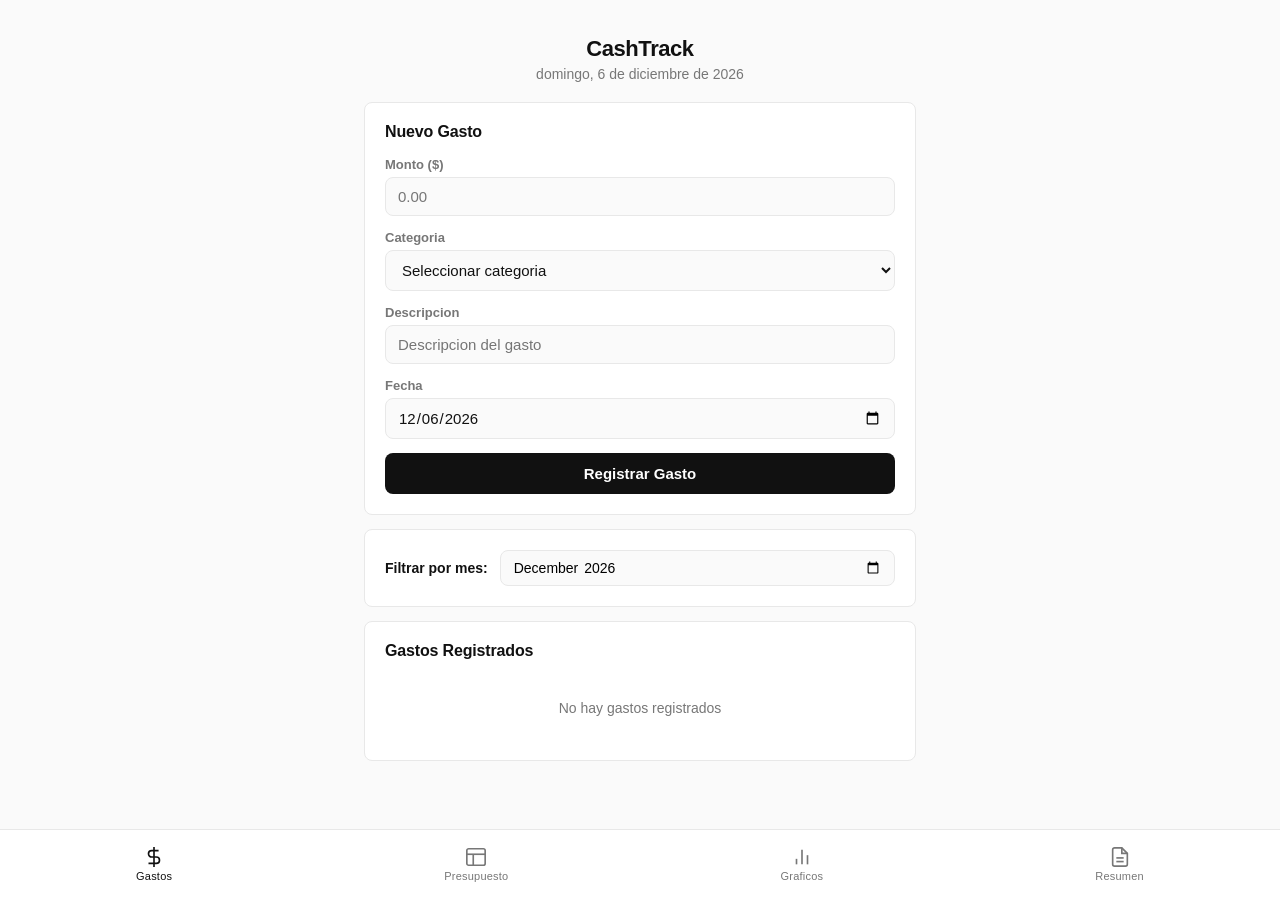
==== index.html @ 628974a8 "feat: add initial implementation of CashTrack web application - Created index.html with structure fo" ====
<!doctype html>
<html lang="es">
  <head>
    <meta charset="UTF-8" />
    <meta name="viewport" content="width=device-width, initial-scale=1.0" />
    <title>CashTrack</title>
    <link rel="stylesheet" href="styles.css" />
  </head>
  <body>
    <!-- Navegación inferior -->
    <nav id="bottom-nav">
      <button class="nav-btn active" data-section="expenses">
        <svg
          class="nav-icon"
          viewBox="0 0 24 24"
          fill="none"
          stroke="currentColor"
          stroke-width="2"
        >
          <line x1="12" y1="1" x2="12" y2="23" />
          <path d="M17 5H9.5a3.5 3.5 0 000 7h5a3.5 3.5 0 010 7H6" />
        </svg>
        <span class="nav-label">Gastos</span>
      </button>
      <button class="nav-btn" data-section="budget">
        <svg
          class="nav-icon"
          viewBox="0 0 24 24"
          fill="none"
          stroke="currentColor"
          stroke-width="2"
        >
          <rect x="2" y="3" width="20" height="18" rx="2" />
          <line x1="2" y1="9" x2="22" y2="9" />
          <line x1="9" y1="21" x2="9" y2="9" />
        </svg>
        <span class="nav-label">Presupuesto</span>
      </button>
      <button class="nav-btn" data-section="charts">
        <svg
          class="nav-icon"
          viewBox="0 0 24 24"
          fill="none"
          stroke="currentColor"
          stroke-width="2"
        >
          <line x1="18" y1="20" x2="18" y2="10" />
          <line x1="12" y1="20" x2="12" y2="4" />
          <line x1="6" y1="20" x2="6" y2="14" />
        </svg>
        <span class="nav-label">Graficos</span>
      </button>
      <button class="nav-btn" data-section="summary">
        <svg
          class="nav-icon"
          viewBox="0 0 24 24"
          fill="none"
          stroke="currentColor"
          stroke-width="2"
        >
          <path d="M14 2H6a2 2 0 00-2 2v16a2 2 0 002 2h12a2 2 0 002-2V8z" />
          <polyline points="14 2 14 8 20 8" />
          <line x1="16" y1="13" x2="8" y2="13" />
          <line x1="16" y1="17" x2="8" y2="17" />
        </svg>
        <span class="nav-label">Resumen</span>
      </button>
    </nav>

    <!-- Sección: Registro de Gastos -->
    <section id="expenses" class="section active">
      <header class="section-header">
        <h1>CashTrack</h1>
        <p id="current-date"></p>
      </header>

      <form id="expense-form" class="card">
        <h2>Nuevo Gasto</h2>
        <div class="form-group">
          <label for="expense-amount">Monto ($)</label>
          <input
            type="number"
            id="expense-amount"
            placeholder="0.00"
            min="0.01"
            step="0.01"
            required
          />
        </div>
        <div class="form-group">
          <label for="expense-category">Categoria</label>
          <select id="expense-category" required>
            <option value="">Seleccionar categoria</option>
            <option value="comida">Comida</option>
            <option value="transporte">Transporte</option>
            <option value="ocio">Ocio</option>
            <option value="salud">Salud</option>
            <option value="educacion">Educacion</option>
            <option value="hogar">Hogar</option>
            <option value="ropa">Ropa</option>
            <option value="servicios">Servicios</option>
            <option value="otros">Otros</option>
          </select>
        </div>
        <div class="form-group">
          <label for="expense-description">Descripcion</label>
          <input
            type="text"
            id="expense-description"
            placeholder="Descripcion del gasto"
            maxlength="100"
          />
        </div>
        <div class="form-group">
          <label for="expense-date">Fecha</label>
          <input type="date" id="expense-date" required />
        </div>
        <button type="submit" class="btn btn-primary">Registrar Gasto</button>
      </form>

      <!-- Filtro por mes -->
      <div class="card">
        <div class="filter-row">
          <label for="filter-month">Filtrar por mes:</label>
          <input type="month" id="filter-month" />
        </div>
      </div>

      <!-- Lista de gastos -->
      <div class="card">
        <h2>Gastos Registrados</h2>
        <div id="expenses-list" class="expenses-list">
          <p class="empty-state">No hay gastos registrados</p>
        </div>
      </div>
    </section>

    <!-- Sección: Presupuesto -->
    <section id="budget" class="section">
      <header class="section-header">
        <h1>Presupuesto Mensual</h1>
      </header>

      <form id="budget-form" class="card">
        <h2>Configurar Presupuesto</h2>
        <div class="form-group">
          <label for="budget-month">Mes</label>
          <input type="month" id="budget-month" required />
        </div>
        <div class="form-group">
          <label for="income-amount">Ingreso Mensual ($)</label>
          <input
            type="number"
            id="income-amount"
            placeholder="0.00"
            min="0"
            step="0.01"
            required
          />
        </div>
        <h3>Presupuesto por Categoria</h3>
        <div class="form-group">
          <label for="budget-comida">Comida</label>
          <input
            type="number"
            id="budget-comida"
            placeholder="0.00"
            min="0"
            step="0.01"
          />
        </div>
        <div class="form-group">
          <label for="budget-transporte">Transporte</label>
          <input
            type="number"
            id="budget-transporte"
            placeholder="0.00"
            min="0"
            step="0.01"
          />
        </div>
        <div class="form-group">
          <label for="budget-ocio">Ocio</label>
          <input
            type="number"
            id="budget-ocio"
            placeholder="0.00"
            min="0"
            step="0.01"
          />
        </div>
        <div class="form-group">
          <label for="budget-salud">Salud</label>
          <input
            type="number"
            id="budget-salud"
            placeholder="0.00"
            min="0"
            step="0.01"
          />
        </div>
        <div class="form-group">
          <label for="budget-educacion">Educacion</label>
          <input
            type="number"
            id="budget-educacion"
            placeholder="0.00"
            min="0"
            step="0.01"
          />
        </div>
        <div class="form-group">
          <label for="budget-hogar">Hogar</label>
          <input
            type="number"
            id="budget-hogar"
            placeholder="0.00"
            min="0"
            step="0.01"
          />
        </div>
        <div class="form-group">
          <label for="budget-ropa">Ropa</label>
          <input
            type="number"
            id="budget-ropa"
            placeholder="0.00"
            min="0"
            step="0.01"
          />
        </div>
        <div class="form-group">
          <label for="budget-servicios">Servicios</label>
          <input
            type="number"
            id="budget-servicios"
            placeholder="0.00"
            min="0"
            step="0.01"
          />
        </div>
        <div class="form-group">
          <label for="budget-otros">Otros</label>
          <input
            type="number"
            id="budget-otros"
            placeholder="0.00"
            min="0"
            step="0.01"
          />
        </div>
        <div class="budget-total">
          <span>Total Presupuestado:</span>
          <span id="budget-total-value">$0.00</span>
        </div>
        <div class="budget-remaining">
          <span>Restante del Ingreso:</span>
          <span id="budget-remaining-value">$0.00</span>
        </div>
        <button type="submit" class="btn btn-primary">
          Guardar Presupuesto
        </button>
      </form>

      <!-- Presupuestos guardados -->
      <div class="card">
        <h2>Presupuestos Guardados</h2>
        <div id="budgets-list">
          <p class="empty-state">No hay presupuestos configurados</p>
        </div>
      </div>
    </section>

    <!-- Sección: Gráficos -->
    <section id="charts" class="section">
      <header class="section-header">
        <h1>Graficos</h1>
      </header>

      <div class="card">
        <div class="filter-row">
          <label for="chart-month">Mes a visualizar:</label>
          <input type="month" id="chart-month" />
        </div>
      </div>

      <!-- Gráfico de barras: Presupuesto vs Gasto Real -->
      <div class="card">
        <h2>Presupuesto vs Gasto Real</h2>
        <div id="bar-chart" class="chart-container">
          <p class="empty-state">
            Seleccione un mes con presupuesto configurado
          </p>
        </div>
        <div id="bar-chart-legend" class="chart-legend"></div>
      </div>

      <!-- Gráfico circular: Distribución de gastos -->
      <div class="card">
        <h2>Distribucion de Gastos</h2>
        <div class="pie-chart-wrapper">
          <canvas id="pie-chart" width="280" height="280"></canvas>
        </div>
        <div id="pie-chart-legend" class="chart-legend"></div>
      </div>
    </section>

    <!-- Sección: Resumen -->
    <section id="summary" class="section">
      <header class="section-header">
        <h1>Resumen Mensual</h1>
      </header>

      <div class="card">
        <div class="filter-row">
          <label for="summary-month">Mes:</label>
          <input type="month" id="summary-month" />
        </div>
      </div>

      <div class="card" id="summary-content">
        <div class="summary-header">
          <h2 id="summary-title">Resumen</h2>
        </div>

        <div class="summary-grid">
          <div class="summary-card income">
            <span class="summary-label">Ingreso</span>
            <span class="summary-value" id="summary-income">$0.00</span>
          </div>
          <div class="summary-card budget-card">
            <span class="summary-label">Presupuestado</span>
            <span class="summary-value" id="summary-budgeted">$0.00</span>
          </div>
          <div class="summary-card spent">
            <span class="summary-label">Gastado</span>
            <span class="summary-value" id="summary-spent">$0.00</span>
          </div>
          <div class="summary-card remaining">
            <span class="summary-label">Disponible</span>
            <span class="summary-value" id="summary-remaining">$0.00</span>
          </div>
        </div>

        <!-- Progreso general -->
        <div class="progress-section">
          <h3>Progreso General</h3>
          <div class="progress-bar-container">
            <div class="progress-bar" id="general-progress"></div>
          </div>
          <p id="general-progress-text">0% del presupuesto utilizado</p>
        </div>

        <!-- Detalle por categoría -->
        <h3>Detalle por Categoria</h3>
        <div id="summary-categories">
          <p class="empty-state">Sin datos para este mes</p>
        </div>

        <!-- Top gastos -->
        <h3>Top 5 Gastos del Mes</h3>
        <div id="summary-top-expenses">
          <p class="empty-state">Sin gastos registrados</p>
        </div>
      </div>
    </section>

    <!-- Toast/Notificaciones -->
    <div id="toast" class="toast"></div>

    <script src="app.js"></script>
  </body>
</html>
---- styles.css ----
/* ===== Variables y Reset ===== */
:root {
  --primary: #111111;
  --primary-light: #333333;
  --accent: #555555;
  --success: #4a4a4a;
  --danger: #888888;
  --warning: #999999;
  --bg: #fafafa;
  --card-bg: #ffffff;
  --text: #111111;
  --text-light: #777777;
  --border: #e8e8e8;
  --shadow: 0 1px 3px rgba(0, 0, 0, 0.06);
  --radius: 8px;
}

* {
  margin: 0;
  padding: 0;
  box-sizing: border-box;
}

body {
  font-family:
    'Inter',
    -apple-system,
    BlinkMacSystemFont,
    'Segoe UI',
    Roboto,
    sans-serif;
  background: var(--bg);
  color: var(--text);
  padding-bottom: 80px;
  min-height: 100vh;
  -webkit-font-smoothing: antialiased;
}

/* ===== Navegación Inferior ===== */
#bottom-nav {
  position: fixed;
  bottom: 0;
  left: 0;
  right: 0;
  background: var(--card-bg);
  display: flex;
  justify-content: space-around;
  padding: 10px 0 12px;
  border-top: 1px solid var(--border);
  z-index: 100;
}

.nav-btn {
  background: none;
  border: none;
  display: flex;
  flex-direction: column;
  align-items: center;
  gap: 2px;
  padding: 6px 12px;
  cursor: pointer;
  color: var(--text-light);
  transition: color 0.2s;
  font-size: 11px;
}

.nav-btn.active {
  color: var(--primary);
}

.nav-icon {
  width: 22px;
  height: 22px;
  stroke-width: 1.8;
}

.nav-label {
  font-weight: 500;
  letter-spacing: 0.02em;
}

/* ===== Secciones ===== */
.section {
  display: none;
  padding: 16px;
  max-width: 600px;
  margin: 0 auto;
  animation: fadeIn 0.3s ease;
}

.section.active {
  display: block;
}

@keyframes fadeIn {
  from {
    opacity: 0;
    transform: translateY(8px);
  }
  to {
    opacity: 1;
    transform: translateY(0);
  }
}

.section-header {
  text-align: center;
  margin-bottom: 20px;
  padding-top: 12px;
}

.section-header h1 {
  font-size: 22px;
  font-weight: 600;
  color: var(--text);
  letter-spacing: -0.02em;
}

.section-header p {
  color: var(--text-light);
  font-size: 14px;
  margin-top: 4px;
}

/* ===== Cards ===== */
.card {
  background: var(--card-bg);
  border-radius: var(--radius);
  padding: 20px;
  margin-bottom: 14px;
  border: 1px solid var(--border);
}

.card h2 {
  font-size: 16px;
  font-weight: 600;
  margin-bottom: 16px;
  color: var(--text);
  letter-spacing: -0.01em;
}

.card h3 {
  font-size: 14px;
  font-weight: 600;
  margin: 16px 0 10px;
  color: var(--text);
}

/* ===== Formularios ===== */
.form-group {
  margin-bottom: 14px;
}

.form-group label {
  display: block;
  font-size: 13px;
  font-weight: 600;
  color: var(--text-light);
  margin-bottom: 5px;
}

.form-group input,
.form-group select {
  width: 100%;
  padding: 10px 12px;
  border: 1.5px solid var(--border);
  border-radius: 8px;
  font-size: 15px;
  font-family: inherit;
  background: var(--bg);
  color: var(--text);
  transition: border-color 0.2s;
}

.form-group input:focus,
.form-group select:focus {
  outline: none;
  border-color: var(--primary);
  background: #fff;
}

.filter-row {
  display: flex;
  align-items: center;
  gap: 12px;
}

.filter-row label {
  font-weight: 600;
  font-size: 14px;
  white-space: nowrap;
}

.filter-row input {
  flex: 1;
  padding: 8px 12px;
  border: 1.5px solid var(--border);
  border-radius: 8px;
  font-size: 14px;
  font-family: inherit;
  background: var(--bg);
}

.filter-row input:focus {
  outline: none;
  border-color: var(--primary);
}

/* ===== Botones ===== */
.btn {
  display: block;
  width: 100%;
  padding: 12px;
  border: none;
  border-radius: 8px;
  font-size: 15px;
  font-weight: 600;
  cursor: pointer;
  transition:
    background 0.2s,
    transform 0.1s;
  font-family: inherit;
}

.btn:active {
  transform: scale(0.98);
}

.btn-primary {
  background: var(--primary);
  color: #fff;
}

.btn-primary:hover {
  background: var(--primary-light);
}

.btn-danger {
  background: transparent;
  color: var(--text-light);
  border: 1px solid var(--border);
  padding: 5px 10px;
  width: auto;
  font-size: 12px;
  border-radius: 6px;
}

.btn-danger:hover {
  background: var(--border);
  color: var(--text);
}

/* ===== Presupuesto Total ===== */
.budget-total,
.budget-remaining {
  display: flex;
  justify-content: space-between;
  padding: 10px 0;
  margin: 8px 0;
  border-top: 1px solid var(--border);
  font-weight: 600;
  font-size: 15px;
}

.budget-remaining span:last-child {
  color: var(--text);
}

/* ===== Lista de Gastos ===== */
.expenses-list {
  max-height: 400px;
  overflow-y: auto;
}

.expense-item {
  display: flex;
  align-items: center;
  padding: 12px 0;
  border-bottom: 1px solid var(--border);
  gap: 12px;
}

.expense-item:last-child {
  border-bottom: none;
}

.expense-icon {
  width: 36px;
  height: 36px;
  border-radius: 8px;
  background: var(--bg);
  display: flex;
  align-items: center;
  justify-content: center;
  flex-shrink: 0;
  font-size: 13px;
  font-weight: 600;
  color: var(--text);
  text-transform: uppercase;
  letter-spacing: 0.02em;
}

.expense-info {
  flex: 1;
  min-width: 0;
}

.expense-info .expense-cat {
  font-weight: 600;
  font-size: 14px;
  text-transform: capitalize;
}

.expense-info .expense-desc {
  font-size: 12px;
  color: var(--text-light);
  white-space: nowrap;
  overflow: hidden;
  text-overflow: ellipsis;
}

.expense-info .expense-date-label {
  font-size: 11px;
  color: var(--text-light);
}

.expense-amount {
  font-weight: 600;
  font-size: 15px;
  color: var(--text);
  white-space: nowrap;
}

.expense-actions {
  flex-shrink: 0;
}

.empty-state {
  text-align: center;
  color: var(--text-light);
  padding: 24px 0;
  font-size: 14px;
}

/* ===== Presupuestos Guardados ===== */
.budget-saved-item {
  padding: 12px 0;
  border-bottom: 1px solid var(--border);
}

.budget-saved-item:last-child {
  border-bottom: none;
}

.budget-saved-header {
  display: flex;
  justify-content: space-between;
  align-items: center;
  margin-bottom: 6px;
}

.budget-saved-header strong {
  font-size: 15px;
}

.budget-saved-detail {
  font-size: 13px;
  color: var(--text-light);
}

/* ===== Gráficos ===== */
.chart-container {
  overflow-x: auto;
  padding: 10px 0;
}

.bar-chart-svg {
  width: 100%;
  min-height: 280px;
}

.chart-legend {
  display: flex;
  flex-wrap: wrap;
  gap: 12px;
  margin-top: 12px;
  justify-content: center;
}

.legend-item {
  display: flex;
  align-items: center;
  gap: 6px;
  font-size: 12px;
}

.legend-color {
  width: 12px;
  height: 12px;
  border-radius: 3px;
}

.pie-chart-wrapper {
  display: flex;
  justify-content: center;
  padding: 10px 0;
}

/* ===== Resumen ===== */
.summary-grid {
  display: grid;
  grid-template-columns: 1fr 1fr;
  gap: 12px;
  margin-bottom: 20px;
}

.summary-card {
  padding: 16px;
  border-radius: 10px;
  text-align: center;
}

.summary-card.income {
  background: #f0f0f0;
}

.summary-card.budget-card {
  background: #f0f0f0;
}

.summary-card.spent {
  background: #f0f0f0;
}

.summary-card.remaining {
  background: #f0f0f0;
}

.summary-label {
  display: block;
  font-size: 12px;
  font-weight: 600;
  color: var(--text-light);
  margin-bottom: 4px;
}

.summary-value {
  display: block;
  font-size: 20px;
  font-weight: 700;
}

.summary-card.income .summary-value {
  color: var(--text);
}
.summary-card.budget-card .summary-value {
  color: var(--text);
}
.summary-card.spent .summary-value {
  color: var(--text);
}
.summary-card.remaining .summary-value {
  color: var(--text);
}

/* ===== Barra de Progreso ===== */
.progress-section {
  margin: 16px 0;
}

.progress-bar-container {
  width: 100%;
  height: 20px;
  background: var(--bg);
  border-radius: 10px;
  overflow: hidden;
  margin: 8px 0;
}

.progress-bar {
  height: 100%;
  background: var(--primary);
  border-radius: 10px;
  transition:
    width 0.5s ease,
    background 0.3s;
  min-width: 0;
}

.progress-bar.warning {
  background: #666666;
}

.progress-bar.danger {
  background: #999999;
}

#general-progress-text {
  font-size: 13px;
  color: var(--text-light);
  text-align: center;
}

/* ===== Detalle categoría resumen ===== */
.category-detail-item {
  display: flex;
  align-items: center;
  gap: 10px;
  padding: 10px 0;
  border-bottom: 1px solid var(--border);
}

.category-detail-item:last-child {
  border-bottom: none;
}

.cat-detail-icon {
  width: 32px;
  height: 32px;
  border-radius: 6px;
  background: var(--bg);
  display: flex;
  align-items: center;
  justify-content: center;
  font-size: 12px;
  font-weight: 600;
  color: var(--text);
  text-transform: uppercase;
  flex-shrink: 0;
}

.cat-detail-info {
  flex: 1;
}

.cat-detail-name {
  font-weight: 600;
  font-size: 14px;
  text-transform: capitalize;
}

.cat-detail-bar-container {
  width: 100%;
  height: 8px;
  background: var(--bg);
  border-radius: 4px;
  overflow: hidden;
  margin-top: 4px;
}

.cat-detail-bar {
  height: 100%;
  border-radius: 4px;
  transition: width 0.5s;
}

.cat-detail-amounts {
  text-align: right;
  font-size: 12px;
  white-space: nowrap;
}

.cat-detail-spent {
  font-weight: 700;
  font-size: 14px;
}

.cat-detail-budget {
  color: var(--text-light);
}

/* ===== Top Gastos ===== */
.top-expense-item {
  display: flex;
  align-items: center;
  gap: 10px;
  padding: 8px 0;
  border-bottom: 1px solid var(--border);
}

.top-expense-item:last-child {
  border-bottom: none;
}

.top-expense-rank {
  font-weight: 600;
  font-size: 14px;
  color: var(--text-light);
  width: 24px;
  text-align: center;
}

.top-expense-info {
  flex: 1;
}

.top-expense-info .te-cat {
  font-weight: 600;
  font-size: 13px;
  text-transform: capitalize;
}

.top-expense-info .te-desc {
  font-size: 11px;
  color: var(--text-light);
}

.top-expense-amount {
  font-weight: 600;
  color: var(--text);
}

/* ===== Toast ===== */
.toast {
  position: fixed;
  bottom: 90px;
  left: 50%;
  transform: translateX(-50%) translateY(100px);
  background: var(--primary);
  color: #fff;
  padding: 12px 24px;
  border-radius: 8px;
  font-size: 14px;
  z-index: 200;
  opacity: 0;
  transition:
    transform 0.3s,
    opacity 0.3s;
  pointer-events: none;
  max-width: 90%;
  text-align: center;
}

.toast.show {
  opacity: 1;
  transform: translateX(-50%) translateY(0);
}

/* ===== Responsive ===== */
@media (min-width: 768px) {
  .section {
    padding: 24px;
  }

  .summary-grid {
    grid-template-columns: repeat(4, 1fr);
  }
}
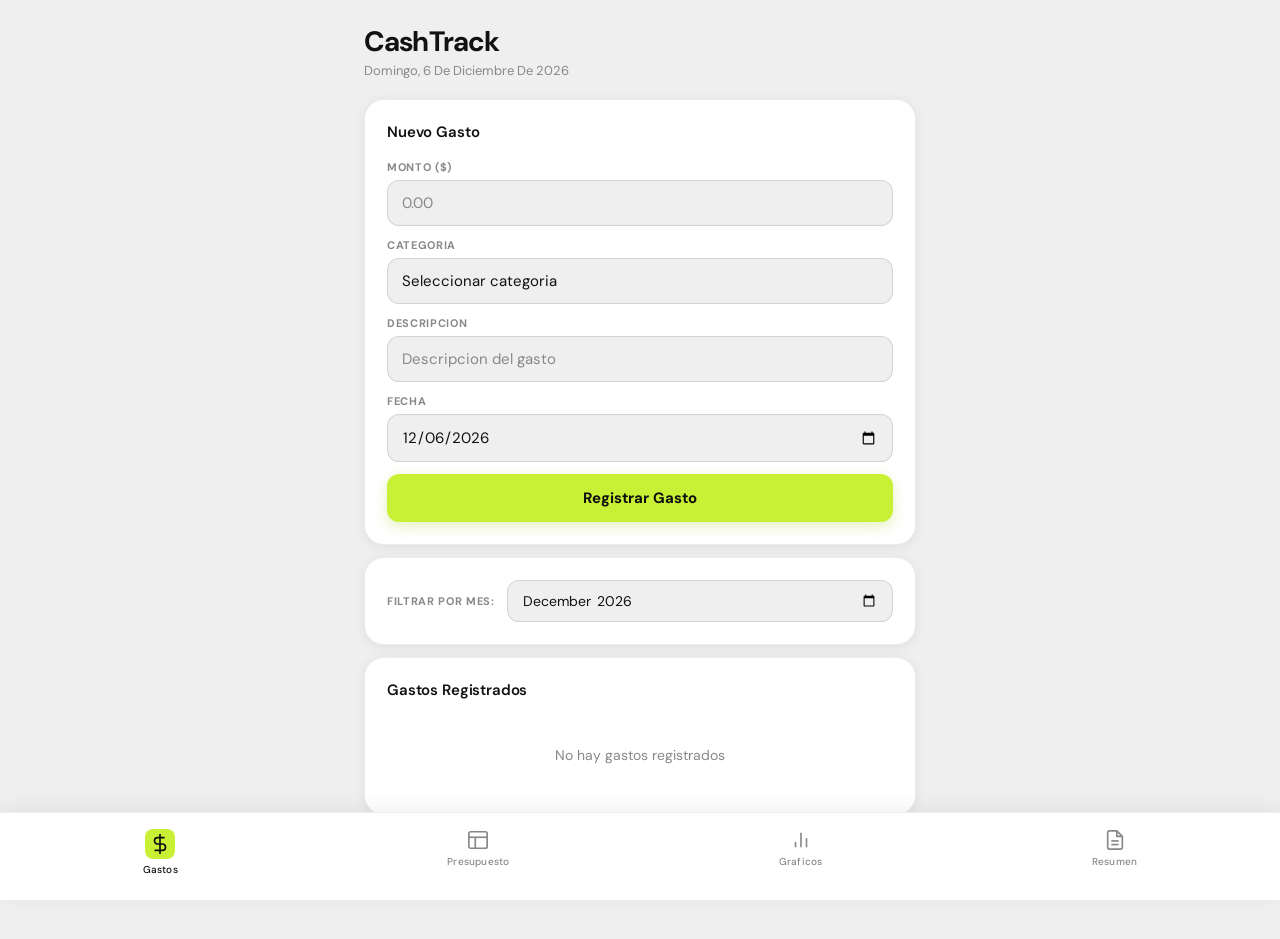
==== commit ed5e4c7c: "Estilos y oofline con version2  app redireccion a offline" ====
--- a/index.html
+++ b/index.html
@@ -3,7 +3,7 @@
   <head>
     <meta charset="UTF-8" />
     <meta name="viewport" content="width=device-width, initial-scale=1.0" />
-    <title>CashTrack</title>
+    <title>Mis finanzas</title>
     <link rel="stylesheet" href="styles.css" />
   </head>
   <body>
@@ -370,4 +370,4 @@
 
     <script src="app.js"></script>
   </body>
-</html>
+</html>
--- a/styles.css
+++ b/styles.css
@@ -1,53 +1,53 @@
-/* ===== Variables y Reset ===== */
+/* ===== Google Fonts ===== */
+@import url('https://fonts.googleapis.com/css2?family=DM+Sans:wght@300;400;500;600;700&family=DM+Mono:wght@400;500&display=swap');
+
+/* ===== Variables ===== */
 :root {
-  --primary: #111111;
-  --primary-light: #333333;
-  --accent: #555555;
-  --success: #4a4a4a;
-  --danger: #888888;
-  --warning: #999999;
-  --bg: #fafafa;
+  --lime: #c8f135;
+  --lime-dark: #a8cc1a;
+  --lime-light: #edfb9a;
+  --black: #0f0f0f;
+  --text: #111111;
+  --text2: #444444;
+  --text3: #888888;
+  --bg: #efefef;
+  --bg2: #e6e6e6;
   --card-bg: #ffffff;
-  --text: #111111;
-  --text-light: #777777;
-  --border: #e8e8e8;
-  --shadow: 0 1px 3px rgba(0, 0, 0, 0.06);
-  --radius: 8px;
-}
-
-* {
-  margin: 0;
-  padding: 0;
-  box-sizing: border-box;
-}
+  --border: rgba(0,0,0,0.07);
+  --border2: rgba(0,0,0,0.12);
+  --danger: #e53935;
+  --warning: #f5a623;
+  --shadow: 0 2px 12px rgba(0,0,0,0.07);
+  --radius: 20px;
+  --radius-sm: 12px;
+}
+
+* { margin: 0; padding: 0; box-sizing: border-box; }
 
 body {
-  font-family:
-    'Inter',
-    -apple-system,
-    BlinkMacSystemFont,
-    'Segoe UI',
-    Roboto,
-    sans-serif;
+  font-family: 'DM Sans', sans-serif;
   background: var(--bg);
   color: var(--text);
-  padding-bottom: 80px;
+  padding-bottom: 88px;
   min-height: 100vh;
   -webkit-font-smoothing: antialiased;
 }
+
+::-webkit-scrollbar { width: 4px; }
+::-webkit-scrollbar-track { background: transparent; }
+::-webkit-scrollbar-thumb { background: var(--bg2); border-radius: 4px; }
 
 /* ===== Navegación Inferior ===== */
 #bottom-nav {
   position: fixed;
-  bottom: 0;
-  left: 0;
-  right: 0;
+  bottom: 0; left: 0; right: 0;
   background: var(--card-bg);
   display: flex;
   justify-content: space-around;
-  padding: 10px 0 12px;
+  padding: 10px 8px 18px;
   border-top: 1px solid var(--border);
   z-index: 100;
+  box-shadow: 0 -4px 20px rgba(0,0,0,0.06);
 }
 
 .nav-btn {
@@ -56,593 +56,466 @@
   display: flex;
   flex-direction: column;
   align-items: center;
-  gap: 2px;
-  padding: 6px 12px;
+  gap: 4px;
+  padding: 6px 14px;
   cursor: pointer;
-  color: var(--text-light);
-  transition: color 0.2s;
-  font-size: 11px;
-}
-
-.nav-btn.active {
-  color: var(--primary);
-}
-
-.nav-icon {
-  width: 22px;
-  height: 22px;
-  stroke-width: 1.8;
-}
-
-.nav-label {
-  font-weight: 500;
-  letter-spacing: 0.02em;
-}
+  color: var(--text3);
+  transition: all 0.2s;
+  font-family: 'DM Sans', sans-serif;
+  border-radius: var(--radius-sm);
+}
+
+.nav-btn.active { color: var(--black); }
+
+.nav-btn.active .nav-icon {
+  background: var(--lime);
+  border-radius: 8px;
+  padding: 4px;
+  width: 30px;
+  height: 30px;
+}
+
+.nav-icon { width: 22px; height: 22px; stroke-width: 1.8; transition: all 0.2s; }
+.nav-label { font-weight: 500; font-size: 10px; letter-spacing: 0.02em; }
 
 /* ===== Secciones ===== */
 .section {
   display: none;
-  padding: 16px;
+  padding: 0 16px 16px;
   max-width: 600px;
   margin: 0 auto;
-  animation: fadeIn 0.3s ease;
-}
-
-.section.active {
-  display: block;
-}
-
-@keyframes fadeIn {
-  from {
-    opacity: 0;
-    transform: translateY(8px);
-  }
-  to {
-    opacity: 1;
-    transform: translateY(0);
-  }
-}
-
-.section-header {
-  text-align: center;
-  margin-bottom: 20px;
-  padding-top: 12px;
-}
+  animation: fadeUp 0.3s ease;
+}
+.section.active { display: block; }
+
+@keyframes fadeUp {
+  from { opacity: 0; transform: translateY(10px); }
+  to   { opacity: 1; transform: translateY(0); }
+}
+
+.section-header { padding: 28px 0 20px; }
 
 .section-header h1 {
-  font-size: 22px;
-  font-weight: 600;
-  color: var(--text);
-  letter-spacing: -0.02em;
+  font-size: 28px;
+  font-weight: 700;
+  color: var(--text);
+  letter-spacing: -0.03em;
+  line-height: 1;
 }
 
 .section-header p {
-  color: var(--text-light);
-  font-size: 14px;
-  margin-top: 4px;
+  color: var(--text3);
+  font-size: 13px;
+  margin-top: 6px;
+  text-transform: capitalize;
 }
 
 /* ===== Cards ===== */
 .card {
   background: var(--card-bg);
   border-radius: var(--radius);
-  padding: 20px;
-  margin-bottom: 14px;
+  padding: 22px;
+  margin-bottom: 12px;
   border: 1px solid var(--border);
+  box-shadow: var(--shadow);
 }
 
 .card h2 {
-  font-size: 16px;
+  font-size: 15px;
   font-weight: 600;
-  margin-bottom: 16px;
+  margin-bottom: 18px;
   color: var(--text);
   letter-spacing: -0.01em;
 }
 
 .card h3 {
-  font-size: 14px;
-  font-weight: 600;
-  margin: 16px 0 10px;
-  color: var(--text);
+  font-size: 11px;
+  font-weight: 700;
+  margin: 18px 0 12px;
+  color: var(--text3);
+  text-transform: uppercase;
+  letter-spacing: 0.07em;
 }
 
 /* ===== Formularios ===== */
-.form-group {
-  margin-bottom: 14px;
-}
+.form-group { margin-bottom: 12px; }
 
 .form-group label {
   display: block;
-  font-size: 13px;
-  font-weight: 600;
-  color: var(--text-light);
-  margin-bottom: 5px;
+  font-size: 11px;
+  font-weight: 700;
+  color: var(--text3);
+  margin-bottom: 6px;
+  text-transform: uppercase;
+  letter-spacing: 0.06em;
 }
 
 .form-group input,
 .form-group select {
   width: 100%;
-  padding: 10px 12px;
-  border: 1.5px solid var(--border);
-  border-radius: 8px;
+  padding: 12px 14px;
+  border: 1.5px solid var(--border2);
+  border-radius: var(--radius-sm);
   font-size: 15px;
-  font-family: inherit;
+  font-family: 'DM Sans', sans-serif;
   background: var(--bg);
   color: var(--text);
-  transition: border-color 0.2s;
+  transition: border-color 0.2s, box-shadow 0.2s;
+  -webkit-appearance: none;
 }
 
 .form-group input:focus,
 .form-group select:focus {
   outline: none;
-  border-color: var(--primary);
-  background: #fff;
-}
-
-.filter-row {
-  display: flex;
-  align-items: center;
-  gap: 12px;
-}
+  border-color: var(--lime-dark);
+  background: var(--card-bg);
+  box-shadow: 0 0 0 3px var(--lime-light);
+}
+
+.form-group input::placeholder { color: var(--text3); }
+
+.filter-row { display: flex; align-items: center; gap: 12px; }
 
 .filter-row label {
-  font-weight: 600;
-  font-size: 14px;
+  font-weight: 700;
+  font-size: 11px;
+  color: var(--text3);
   white-space: nowrap;
+  text-transform: uppercase;
+  letter-spacing: 0.06em;
 }
 
 .filter-row input {
   flex: 1;
-  padding: 8px 12px;
-  border: 1.5px solid var(--border);
-  border-radius: 8px;
+  padding: 10px 14px;
+  border: 1.5px solid var(--border2);
+  border-radius: var(--radius-sm);
   font-size: 14px;
-  font-family: inherit;
+  font-family: 'DM Sans', sans-serif;
   background: var(--bg);
+  color: var(--text);
 }
 
 .filter-row input:focus {
   outline: none;
-  border-color: var(--primary);
+  border-color: var(--lime-dark);
+  box-shadow: 0 0 0 3px var(--lime-light);
 }
 
 /* ===== Botones ===== */
 .btn {
   display: block;
   width: 100%;
-  padding: 12px;
+  padding: 14px;
   border: none;
-  border-radius: 8px;
+  border-radius: var(--radius-sm);
   font-size: 15px;
-  font-weight: 600;
+  font-weight: 700;
   cursor: pointer;
-  transition:
-    background 0.2s,
-    transform 0.1s;
-  font-family: inherit;
-}
-
-.btn:active {
-  transform: scale(0.98);
-}
+  transition: all 0.2s;
+  font-family: 'DM Sans', sans-serif;
+}
+
+.btn:active { transform: scale(0.98); }
 
 .btn-primary {
-  background: var(--primary);
-  color: #fff;
-}
-
-.btn-primary:hover {
-  background: var(--primary-light);
-}
+  background: var(--lime);
+  color: var(--black);
+  box-shadow: 0 4px 14px rgba(168,204,26,0.3);
+}
+.btn-primary:hover { background: var(--lime-dark); }
 
 .btn-danger {
   background: transparent;
-  color: var(--text-light);
-  border: 1px solid var(--border);
+  color: var(--text3);
+  border: 1.5px solid var(--border2);
   padding: 5px 10px;
   width: auto;
   font-size: 12px;
-  border-radius: 6px;
-}
-
-.btn-danger:hover {
-  background: var(--border);
-  color: var(--text);
-}
+  border-radius: 8px;
+}
+.btn-danger:hover { background: var(--bg2); color: var(--text); }
 
 /* ===== Presupuesto Total ===== */
 .budget-total,
 .budget-remaining {
   display: flex;
   justify-content: space-between;
-  padding: 10px 0;
+  padding: 12px 0;
   margin: 8px 0;
   border-top: 1px solid var(--border);
   font-weight: 600;
   font-size: 15px;
-}
-
-.budget-remaining span:last-child {
-  color: var(--text);
-}
+  color: var(--text2);
+}
+.budget-remaining span:last-child { color: var(--lime-dark); }
 
 /* ===== Lista de Gastos ===== */
-.expenses-list {
-  max-height: 400px;
-  overflow-y: auto;
-}
+.expenses-list { max-height: 420px; overflow-y: auto; }
 
 .expense-item {
   display: flex;
   align-items: center;
-  padding: 12px 0;
+  padding: 13px 0;
   border-bottom: 1px solid var(--border);
   gap: 12px;
 }
-
-.expense-item:last-child {
-  border-bottom: none;
-}
+.expense-item:last-child { border-bottom: none; }
 
 .expense-icon {
-  width: 36px;
-  height: 36px;
-  border-radius: 8px;
-  background: var(--bg);
+  width: 40px;
+  height: 40px;
+  border-radius: 10px;
+  background: var(--lime);
   display: flex;
   align-items: center;
   justify-content: center;
   flex-shrink: 0;
-  font-size: 13px;
-  font-weight: 600;
-  color: var(--text);
+  font-size: 11px;
+  font-weight: 700;
+  color: var(--black);
   text-transform: uppercase;
-  letter-spacing: 0.02em;
-}
-
-.expense-info {
-  flex: 1;
-  min-width: 0;
-}
+  letter-spacing: 0.04em;
+  font-family: 'DM Mono', monospace;
+}
+
+.expense-info { flex: 1; min-width: 0; }
 
 .expense-info .expense-cat {
   font-weight: 600;
   font-size: 14px;
   text-transform: capitalize;
+  color: var(--text);
 }
 
 .expense-info .expense-desc {
   font-size: 12px;
-  color: var(--text-light);
+  color: var(--text3);
   white-space: nowrap;
   overflow: hidden;
   text-overflow: ellipsis;
+  margin-top: 2px;
 }
 
 .expense-info .expense-date-label {
   font-size: 11px;
-  color: var(--text-light);
+  color: var(--text3);
+  margin-top: 2px;
 }
 
 .expense-amount {
-  font-weight: 600;
+  font-weight: 700;
   font-size: 15px;
   color: var(--text);
   white-space: nowrap;
-}
-
-.expense-actions {
-  flex-shrink: 0;
-}
+  font-family: 'DM Mono', monospace;
+}
+
+.expense-actions { flex-shrink: 0; }
 
 .empty-state {
   text-align: center;
-  color: var(--text-light);
-  padding: 24px 0;
+  color: var(--text3);
+  padding: 28px 0;
   font-size: 14px;
 }
 
 /* ===== Presupuestos Guardados ===== */
-.budget-saved-item {
-  padding: 12px 0;
-  border-bottom: 1px solid var(--border);
-}
-
-.budget-saved-item:last-child {
-  border-bottom: none;
-}
+.budget-saved-item { padding: 13px 0; border-bottom: 1px solid var(--border); }
+.budget-saved-item:last-child { border-bottom: none; }
 
 .budget-saved-header {
   display: flex;
   justify-content: space-between;
   align-items: center;
-  margin-bottom: 6px;
-}
-
-.budget-saved-header strong {
-  font-size: 15px;
-}
-
-.budget-saved-detail {
-  font-size: 13px;
-  color: var(--text-light);
-}
+  margin-bottom: 5px;
+}
+
+.budget-saved-header strong { font-size: 15px; color: var(--text); text-transform: capitalize; }
+.budget-saved-detail { font-size: 13px; color: var(--text3); font-family: 'DM Mono', monospace; }
 
 /* ===== Gráficos ===== */
-.chart-container {
-  overflow-x: auto;
-  padding: 10px 0;
-}
-
-.bar-chart-svg {
-  width: 100%;
-  min-height: 280px;
-}
+.chart-container { overflow-x: auto; padding: 10px 0; }
+.bar-chart-svg { width: 100%; min-height: 280px; }
 
 .chart-legend {
   display: flex;
   flex-wrap: wrap;
-  gap: 12px;
-  margin-top: 12px;
+  gap: 10px;
+  margin-top: 14px;
   justify-content: center;
 }
 
-.legend-item {
-  display: flex;
-  align-items: center;
-  gap: 6px;
-  font-size: 12px;
-}
-
-.legend-color {
-  width: 12px;
-  height: 12px;
-  border-radius: 3px;
-}
-
-.pie-chart-wrapper {
-  display: flex;
-  justify-content: center;
-  padding: 10px 0;
-}
+.legend-item { display: flex; align-items: center; gap: 6px; font-size: 12px; color: var(--text3); }
+.legend-color { width: 10px; height: 10px; border-radius: 3px; flex-shrink: 0; }
+.pie-chart-wrapper { display: flex; justify-content: center; padding: 10px 0; }
 
 /* ===== Resumen ===== */
 .summary-grid {
   display: grid;
   grid-template-columns: 1fr 1fr;
-  gap: 12px;
+  gap: 10px;
   margin-bottom: 20px;
 }
 
 .summary-card {
-  padding: 16px;
-  border-radius: 10px;
-  text-align: center;
-}
-
-.summary-card.income {
-  background: #f0f0f0;
-}
-
-.summary-card.budget-card {
-  background: #f0f0f0;
-}
-
-.summary-card.spent {
-  background: #f0f0f0;
-}
-
-.summary-card.remaining {
-  background: #f0f0f0;
-}
+  padding: 14px;
+  border-radius: var(--radius-sm);
+  background: var(--bg);
+  border: 1.5px solid var(--border2);
+  overflow: hidden;
+}
+
+.summary-card.income      { border-top: 3px solid var(--lime-dark); }
+.summary-card.budget-card { border-top: 3px solid var(--text3); }
+.summary-card.spent       { border-top: 3px solid var(--warning); }
+.summary-card.remaining   { border-top: 3px solid var(--lime-dark); }
 
 .summary-label {
   display: block;
-  font-size: 12px;
-  font-weight: 600;
-  color: var(--text-light);
-  margin-bottom: 4px;
+  font-size: 10px;
+  font-weight: 700;
+  color: var(--text3);
+  margin-bottom: 6px;
+  text-transform: uppercase;
+  letter-spacing: 0.07em;
 }
 
 .summary-value {
   display: block;
-  font-size: 20px;
-  font-weight: 700;
-}
-
-.summary-card.income .summary-value {
-  color: var(--text);
-}
-.summary-card.budget-card .summary-value {
-  color: var(--text);
-}
-.summary-card.spent .summary-value {
-  color: var(--text);
-}
-.summary-card.remaining .summary-value {
-  color: var(--text);
-}
+  font-size: 15px;
+  font-weight: 700;
+  color: var(--text);
+  font-family: 'DM Mono', monospace;
+  white-space: nowrap;
+  overflow: hidden;
+  text-overflow: ellipsis;
+}
+
+.summary-card.income .summary-value    { color: var(--lime-dark); }
+.summary-card.remaining .summary-value { color: var(--lime-dark); }
 
 /* ===== Barra de Progreso ===== */
-.progress-section {
-  margin: 16px 0;
-}
+.progress-section { margin: 16px 0; }
 
 .progress-bar-container {
   width: 100%;
-  height: 20px;
-  background: var(--bg);
+  height: 8px;
+  background: var(--bg2);
   border-radius: 10px;
   overflow: hidden;
-  margin: 8px 0;
+  margin: 10px 0;
 }
 
 .progress-bar {
   height: 100%;
-  background: var(--primary);
+  background: var(--lime-dark);
   border-radius: 10px;
-  transition:
-    width 0.5s ease,
-    background 0.3s;
+  transition: width 0.6s ease, background 0.3s;
   min-width: 0;
 }
 
-.progress-bar.warning {
-  background: #666666;
-}
-
-.progress-bar.danger {
-  background: #999999;
-}
+.progress-bar.warning { background: var(--warning); }
+.progress-bar.danger  { background: var(--danger); }
 
 #general-progress-text {
-  font-size: 13px;
-  color: var(--text-light);
+  font-size: 12px;
+  color: var(--text3);
   text-align: center;
-}
-
-/* ===== Detalle categoría resumen ===== */
+  font-family: 'DM Mono', monospace;
+}
+
+/* ===== Detalle categoría ===== */
 .category-detail-item {
   display: flex;
   align-items: center;
   gap: 10px;
-  padding: 10px 0;
+  padding: 11px 0;
   border-bottom: 1px solid var(--border);
 }
-
-.category-detail-item:last-child {
-  border-bottom: none;
-}
+.category-detail-item:last-child { border-bottom: none; }
 
 .cat-detail-icon {
-  width: 32px;
-  height: 32px;
-  border-radius: 6px;
-  background: var(--bg);
+  width: 34px;
+  height: 34px;
+  border-radius: 8px;
+  background: var(--lime);
   display: flex;
   align-items: center;
   justify-content: center;
-  font-size: 12px;
-  font-weight: 600;
-  color: var(--text);
+  font-size: 11px;
+  font-weight: 700;
+  color: var(--black);
   text-transform: uppercase;
   flex-shrink: 0;
-}
-
-.cat-detail-info {
-  flex: 1;
-}
-
-.cat-detail-name {
-  font-weight: 600;
-  font-size: 14px;
-  text-transform: capitalize;
-}
+  font-family: 'DM Mono', monospace;
+}
+
+.cat-detail-info { flex: 1; }
+.cat-detail-name { font-weight: 600; font-size: 14px; text-transform: capitalize; color: var(--text); }
 
 .cat-detail-bar-container {
   width: 100%;
-  height: 8px;
-  background: var(--bg);
+  height: 4px;
+  background: var(--bg2);
   border-radius: 4px;
   overflow: hidden;
-  margin-top: 4px;
-}
-
-.cat-detail-bar {
-  height: 100%;
-  border-radius: 4px;
-  transition: width 0.5s;
-}
-
-.cat-detail-amounts {
-  text-align: right;
-  font-size: 12px;
-  white-space: nowrap;
-}
-
-.cat-detail-spent {
-  font-weight: 700;
-  font-size: 14px;
-}
-
-.cat-detail-budget {
-  color: var(--text-light);
-}
+  margin-top: 6px;
+}
+
+.cat-detail-bar { height: 100%; border-radius: 4px; background: var(--lime-dark); transition: width 0.5s; }
+.cat-detail-amounts { text-align: right; font-size: 12px; white-space: nowrap; }
+.cat-detail-spent { font-weight: 700; font-size: 14px; color: var(--text); font-family: 'DM Mono', monospace; }
+.cat-detail-budget { color: var(--text3); margin-top: 2px; }
 
 /* ===== Top Gastos ===== */
 .top-expense-item {
   display: flex;
   align-items: center;
   gap: 10px;
-  padding: 8px 0;
+  padding: 9px 0;
   border-bottom: 1px solid var(--border);
 }
-
-.top-expense-item:last-child {
-  border-bottom: none;
-}
+.top-expense-item:last-child { border-bottom: none; }
 
 .top-expense-rank {
-  font-weight: 600;
-  font-size: 14px;
-  color: var(--text-light);
-  width: 24px;
+  font-weight: 700;
+  font-size: 13px;
+  color: var(--lime-dark);
+  width: 20px;
   text-align: center;
-}
-
-.top-expense-info {
-  flex: 1;
-}
-
-.top-expense-info .te-cat {
-  font-weight: 600;
-  font-size: 13px;
-  text-transform: capitalize;
-}
-
-.top-expense-info .te-desc {
-  font-size: 11px;
-  color: var(--text-light);
-}
-
-.top-expense-amount {
-  font-weight: 600;
-  color: var(--text);
-}
+  font-family: 'DM Mono', monospace;
+}
+
+.top-expense-info { flex: 1; }
+.top-expense-info .te-cat { font-weight: 600; font-size: 13px; text-transform: capitalize; color: var(--text); }
+.top-expense-info .te-desc { font-size: 11px; color: var(--text3); margin-top: 2px; }
+.top-expense-amount { font-weight: 700; color: var(--text); font-family: 'DM Mono', monospace; font-size: 14px; }
 
 /* ===== Toast ===== */
 .toast {
   position: fixed;
-  bottom: 90px;
+  bottom: 100px;
   left: 50%;
-  transform: translateX(-50%) translateY(100px);
-  background: var(--primary);
-  color: #fff;
+  transform: translateX(-50%) translateY(20px);
+  background: var(--black);
+  color: var(--lime);
   padding: 12px 24px;
-  border-radius: 8px;
+  border-radius: 100px;
   font-size: 14px;
+  font-weight: 600;
   z-index: 200;
   opacity: 0;
-  transition:
-    transform 0.3s,
-    opacity 0.3s;
+  transition: transform 0.3s, opacity 0.3s;
   pointer-events: none;
   max-width: 90%;
   text-align: center;
 }
 
-.toast.show {
-  opacity: 1;
-  transform: translateX(-50%) translateY(0);
-}
+.toast.show { opacity: 1; transform: translateX(-50%) translateY(0); }
 
 /* ===== Responsive ===== */
 @media (min-width: 768px) {
-  .section {
-    padding: 24px;
-  }
-
-  .summary-grid {
-    grid-template-columns: repeat(4, 1fr);
-  }
-}
+  .section { padding: 0 24px 24px; }
+  .summary-grid { grid-template-columns: repeat(4, 1fr); }
+}
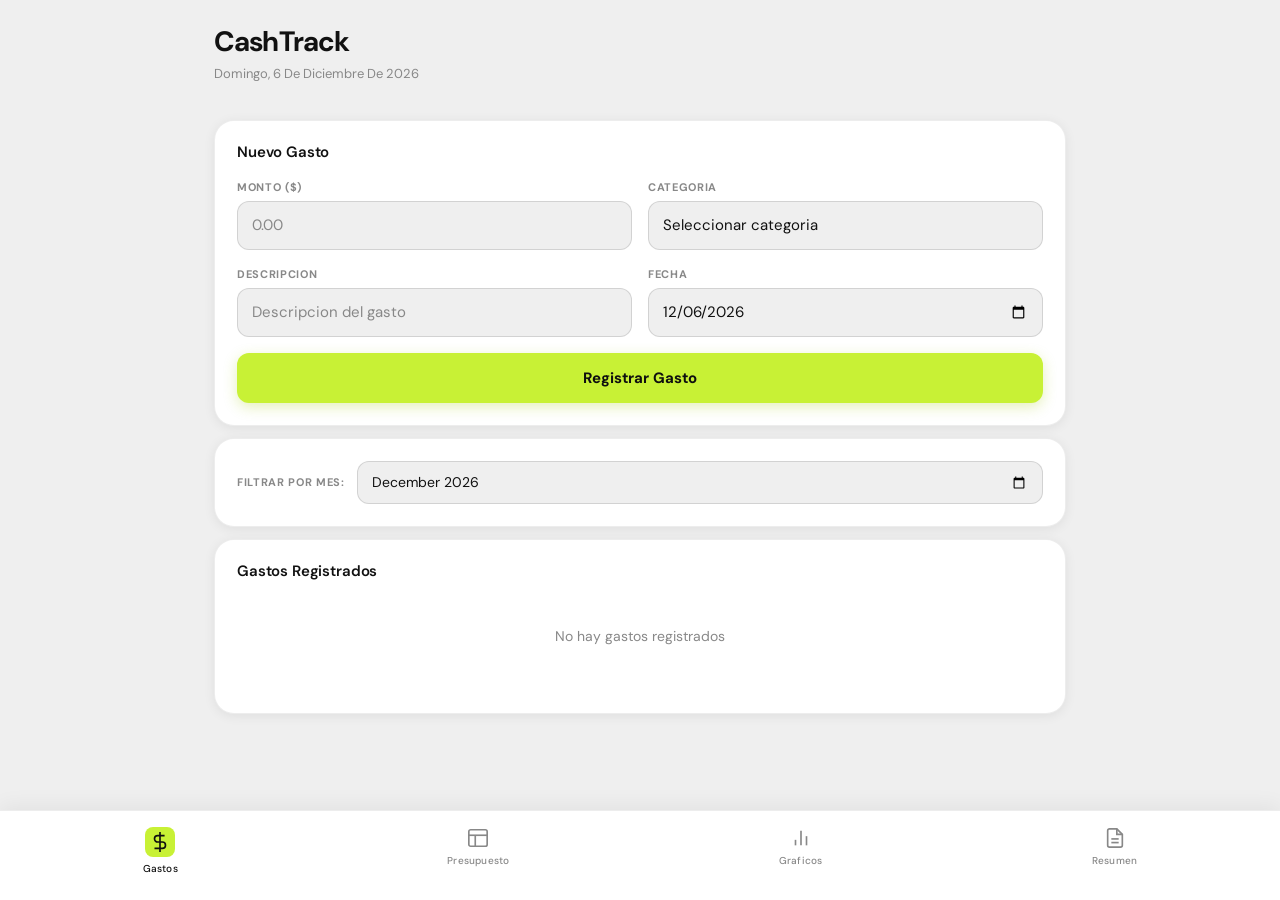
==== commit 11dc0f2c: "Refactor offline.html and styles.css for improved readability and consistency; update service worker" ====
--- a/index.html
+++ b/index.html
@@ -4,6 +4,10 @@
     <meta charset="UTF-8" />
     <meta name="viewport" content="width=device-width, initial-scale=1.0" />
     <title>Mis finanzas</title>
+    <link
+      href="https://cdn.jsdelivr.net/npm/bootstrap@5.3.3/dist/css/bootstrap.min.css"
+      rel="stylesheet"
+    />
     <link rel="stylesheet" href="styles.css" />
   </head>
   <body>
@@ -69,305 +73,383 @@
 
     <!-- Sección: Registro de Gastos -->
     <section id="expenses" class="section active">
-      <header class="section-header">
-        <h1>CashTrack</h1>
-        <p id="current-date"></p>
-      </header>
-
-      <form id="expense-form" class="card">
-        <h2>Nuevo Gasto</h2>
-        <div class="form-group">
-          <label for="expense-amount">Monto ($)</label>
-          <input
-            type="number"
-            id="expense-amount"
-            placeholder="0.00"
-            min="0.01"
-            step="0.01"
-            required
-          />
-        </div>
-        <div class="form-group">
-          <label for="expense-category">Categoria</label>
-          <select id="expense-category" required>
-            <option value="">Seleccionar categoria</option>
-            <option value="comida">Comida</option>
-            <option value="transporte">Transporte</option>
-            <option value="ocio">Ocio</option>
-            <option value="salud">Salud</option>
-            <option value="educacion">Educacion</option>
-            <option value="hogar">Hogar</option>
-            <option value="ropa">Ropa</option>
-            <option value="servicios">Servicios</option>
-            <option value="otros">Otros</option>
-          </select>
-        </div>
-        <div class="form-group">
-          <label for="expense-description">Descripcion</label>
-          <input
-            type="text"
-            id="expense-description"
-            placeholder="Descripcion del gasto"
-            maxlength="100"
-          />
-        </div>
-        <div class="form-group">
-          <label for="expense-date">Fecha</label>
-          <input type="date" id="expense-date" required />
-        </div>
-        <button type="submit" class="btn btn-primary">Registrar Gasto</button>
-      </form>
-
-      <!-- Filtro por mes -->
-      <div class="card">
-        <div class="filter-row">
-          <label for="filter-month">Filtrar por mes:</label>
-          <input type="month" id="filter-month" />
-        </div>
-      </div>
-
-      <!-- Lista de gastos -->
-      <div class="card">
-        <h2>Gastos Registrados</h2>
-        <div id="expenses-list" class="expenses-list">
-          <p class="empty-state">No hay gastos registrados</p>
+      <div class="container-fluid px-3 px-sm-4">
+        <header class="section-header">
+          <h1>CashTrack</h1>
+          <p id="current-date"></p>
+        </header>
+
+        <form id="expense-form" class="card">
+          <h2>Nuevo Gasto</h2>
+          <div class="row g-3">
+            <div class="col-sm-6">
+              <div class="form-group">
+                <label for="expense-amount">Monto ($)</label>
+                <input
+                  type="number"
+                  id="expense-amount"
+                  placeholder="0.00"
+                  min="0.01"
+                  step="0.01"
+                  required
+                />
+              </div>
+            </div>
+            <div class="col-sm-6">
+              <div class="form-group">
+                <label for="expense-category">Categoria</label>
+                <select id="expense-category" required>
+                  <option value="">Seleccionar categoria</option>
+                  <option value="comida">Comida</option>
+                  <option value="transporte">Transporte</option>
+                  <option value="ocio">Ocio</option>
+                  <option value="salud">Salud</option>
+                  <option value="educacion">Educacion</option>
+                  <option value="hogar">Hogar</option>
+                  <option value="ropa">Ropa</option>
+                  <option value="servicios">Servicios</option>
+                  <option value="otros">Otros</option>
+                </select>
+              </div>
+            </div>
+            <div class="col-sm-6">
+              <div class="form-group">
+                <label for="expense-description">Descripcion</label>
+                <input
+                  type="text"
+                  id="expense-description"
+                  placeholder="Descripcion del gasto"
+                  maxlength="100"
+                />
+              </div>
+            </div>
+            <div class="col-sm-6">
+              <div class="form-group">
+                <label for="expense-date">Fecha</label>
+                <input type="date" id="expense-date" required />
+              </div>
+            </div>
+            <div class="col-12">
+              <button type="submit" class="btn btn-primary w-100">
+                Registrar Gasto
+              </button>
+            </div>
+          </div>
+        </form>
+
+        <!-- Filtro por mes -->
+        <div class="card">
+          <div class="filter-row">
+            <label for="filter-month">Filtrar por mes:</label>
+            <input type="month" id="filter-month" />
+          </div>
+        </div>
+
+        <!-- Lista de gastos -->
+        <div class="card">
+          <h2>Gastos Registrados</h2>
+          <div id="expenses-list" class="expenses-list">
+            <p class="empty-state">No hay gastos registrados</p>
+          </div>
         </div>
       </div>
     </section>
 
     <!-- Sección: Presupuesto -->
     <section id="budget" class="section">
-      <header class="section-header">
-        <h1>Presupuesto Mensual</h1>
-      </header>
-
-      <form id="budget-form" class="card">
-        <h2>Configurar Presupuesto</h2>
-        <div class="form-group">
-          <label for="budget-month">Mes</label>
-          <input type="month" id="budget-month" required />
-        </div>
-        <div class="form-group">
-          <label for="income-amount">Ingreso Mensual ($)</label>
-          <input
-            type="number"
-            id="income-amount"
-            placeholder="0.00"
-            min="0"
-            step="0.01"
-            required
-          />
-        </div>
-        <h3>Presupuesto por Categoria</h3>
-        <div class="form-group">
-          <label for="budget-comida">Comida</label>
-          <input
-            type="number"
-            id="budget-comida"
-            placeholder="0.00"
-            min="0"
-            step="0.01"
-          />
-        </div>
-        <div class="form-group">
-          <label for="budget-transporte">Transporte</label>
-          <input
-            type="number"
-            id="budget-transporte"
-            placeholder="0.00"
-            min="0"
-            step="0.01"
-          />
-        </div>
-        <div class="form-group">
-          <label for="budget-ocio">Ocio</label>
-          <input
-            type="number"
-            id="budget-ocio"
-            placeholder="0.00"
-            min="0"
-            step="0.01"
-          />
-        </div>
-        <div class="form-group">
-          <label for="budget-salud">Salud</label>
-          <input
-            type="number"
-            id="budget-salud"
-            placeholder="0.00"
-            min="0"
-            step="0.01"
-          />
-        </div>
-        <div class="form-group">
-          <label for="budget-educacion">Educacion</label>
-          <input
-            type="number"
-            id="budget-educacion"
-            placeholder="0.00"
-            min="0"
-            step="0.01"
-          />
-        </div>
-        <div class="form-group">
-          <label for="budget-hogar">Hogar</label>
-          <input
-            type="number"
-            id="budget-hogar"
-            placeholder="0.00"
-            min="0"
-            step="0.01"
-          />
-        </div>
-        <div class="form-group">
-          <label for="budget-ropa">Ropa</label>
-          <input
-            type="number"
-            id="budget-ropa"
-            placeholder="0.00"
-            min="0"
-            step="0.01"
-          />
-        </div>
-        <div class="form-group">
-          <label for="budget-servicios">Servicios</label>
-          <input
-            type="number"
-            id="budget-servicios"
-            placeholder="0.00"
-            min="0"
-            step="0.01"
-          />
-        </div>
-        <div class="form-group">
-          <label for="budget-otros">Otros</label>
-          <input
-            type="number"
-            id="budget-otros"
-            placeholder="0.00"
-            min="0"
-            step="0.01"
-          />
-        </div>
-        <div class="budget-total">
-          <span>Total Presupuestado:</span>
-          <span id="budget-total-value">$0.00</span>
-        </div>
-        <div class="budget-remaining">
-          <span>Restante del Ingreso:</span>
-          <span id="budget-remaining-value">$0.00</span>
-        </div>
-        <button type="submit" class="btn btn-primary">
-          Guardar Presupuesto
-        </button>
-      </form>
-
-      <!-- Presupuestos guardados -->
-      <div class="card">
-        <h2>Presupuestos Guardados</h2>
-        <div id="budgets-list">
-          <p class="empty-state">No hay presupuestos configurados</p>
+      <div class="container-fluid px-3 px-sm-4">
+        <header class="section-header">
+          <h1>Presupuesto Mensual</h1>
+        </header>
+
+        <form id="budget-form" class="card">
+          <h2>Configurar Presupuesto</h2>
+          <div class="row g-3">
+            <div class="col-sm-6">
+              <div class="form-group">
+                <label for="budget-month">Mes</label>
+                <input type="month" id="budget-month" required />
+              </div>
+            </div>
+            <div class="col-sm-6">
+              <div class="form-group">
+                <label for="income-amount">Ingreso Mensual ($)</label>
+                <input
+                  type="number"
+                  id="income-amount"
+                  placeholder="0.00"
+                  min="0"
+                  step="0.01"
+                  required
+                />
+              </div>
+            </div>
+          </div>
+          <h3>Presupuesto por Categoria</h3>
+          <div class="row g-3">
+            <div class="col-6 col-sm-4">
+              <div class="form-group">
+                <label for="budget-comida">Comida</label>
+                <input
+                  type="number"
+                  id="budget-comida"
+                  placeholder="0.00"
+                  min="0"
+                  step="0.01"
+                />
+              </div>
+            </div>
+            <div class="col-6 col-sm-4">
+              <div class="form-group">
+                <label for="budget-transporte">Transporte</label>
+                <input
+                  type="number"
+                  id="budget-transporte"
+                  placeholder="0.00"
+                  min="0"
+                  step="0.01"
+                />
+              </div>
+            </div>
+            <div class="col-6 col-sm-4">
+              <div class="form-group">
+                <label for="budget-ocio">Ocio</label>
+                <input
+                  type="number"
+                  id="budget-ocio"
+                  placeholder="0.00"
+                  min="0"
+                  step="0.01"
+                />
+              </div>
+            </div>
+            <div class="col-6 col-sm-4">
+              <div class="form-group">
+                <label for="budget-salud">Salud</label>
+                <input
+                  type="number"
+                  id="budget-salud"
+                  placeholder="0.00"
+                  min="0"
+                  step="0.01"
+                />
+              </div>
+            </div>
+            <div class="col-6 col-sm-4">
+              <div class="form-group">
+                <label for="budget-educacion">Educacion</label>
+                <input
+                  type="number"
+                  id="budget-educacion"
+                  placeholder="0.00"
+                  min="0"
+                  step="0.01"
+                />
+              </div>
+            </div>
+            <div class="col-6 col-sm-4">
+              <div class="form-group">
+                <label for="budget-hogar">Hogar</label>
+                <input
+                  type="number"
+                  id="budget-hogar"
+                  placeholder="0.00"
+                  min="0"
+                  step="0.01"
+                />
+              </div>
+            </div>
+            <div class="col-6 col-sm-4">
+              <div class="form-group">
+                <label for="budget-ropa">Ropa</label>
+                <input
+                  type="number"
+                  id="budget-ropa"
+                  placeholder="0.00"
+                  min="0"
+                  step="0.01"
+                />
+              </div>
+            </div>
+            <div class="col-6 col-sm-4">
+              <div class="form-group">
+                <label for="budget-servicios">Servicios</label>
+                <input
+                  type="number"
+                  id="budget-servicios"
+                  placeholder="0.00"
+                  min="0"
+                  step="0.01"
+                />
+              </div>
+            </div>
+            <div class="col-6 col-sm-4">
+              <div class="form-group">
+                <label for="budget-otros">Otros</label>
+                <input
+                  type="number"
+                  id="budget-otros"
+                  placeholder="0.00"
+                  min="0"
+                  step="0.01"
+                />
+              </div>
+            </div>
+          </div>
+          <div class="budget-total">
+            <span>Total Presupuestado:</span>
+            <span id="budget-total-value">$0.00</span>
+          </div>
+          <div class="budget-remaining">
+            <span>Restante del Ingreso:</span>
+            <span id="budget-remaining-value">$0.00</span>
+          </div>
+          <button type="submit" class="btn btn-primary w-100">
+            Guardar Presupuesto
+          </button>
+        </form>
+
+        <!-- Presupuestos guardados -->
+        <div class="card">
+          <h2>Presupuestos Guardados</h2>
+          <div id="budgets-list">
+            <p class="empty-state">No hay presupuestos configurados</p>
+          </div>
         </div>
       </div>
     </section>
 
     <!-- Sección: Gráficos -->
     <section id="charts" class="section">
-      <header class="section-header">
-        <h1>Graficos</h1>
-      </header>
-
-      <div class="card">
-        <div class="filter-row">
-          <label for="chart-month">Mes a visualizar:</label>
-          <input type="month" id="chart-month" />
-        </div>
-      </div>
-
-      <!-- Gráfico de barras: Presupuesto vs Gasto Real -->
-      <div class="card">
-        <h2>Presupuesto vs Gasto Real</h2>
-        <div id="bar-chart" class="chart-container">
-          <p class="empty-state">
-            Seleccione un mes con presupuesto configurado
-          </p>
-        </div>
-        <div id="bar-chart-legend" class="chart-legend"></div>
-      </div>
-
-      <!-- Gráfico circular: Distribución de gastos -->
-      <div class="card">
-        <h2>Distribucion de Gastos</h2>
-        <div class="pie-chart-wrapper">
-          <canvas id="pie-chart" width="280" height="280"></canvas>
-        </div>
-        <div id="pie-chart-legend" class="chart-legend"></div>
+      <div class="container-fluid px-3 px-sm-4">
+        <header class="section-header">
+          <h1>Graficos</h1>
+        </header>
+
+        <div class="card">
+          <div class="filter-row">
+            <label for="chart-month">Mes a visualizar:</label>
+            <input type="month" id="chart-month" />
+          </div>
+        </div>
+
+        <div class="row g-3">
+          <!-- Gráfico de barras -->
+          <div class="col-12">
+            <div class="card">
+              <h2>Presupuesto vs Gasto Real</h2>
+              <div id="bar-chart" class="chart-container">
+                <p class="empty-state">
+                  Seleccione un mes con presupuesto configurado
+                </p>
+              </div>
+              <div id="bar-chart-legend" class="chart-legend"></div>
+            </div>
+          </div>
+          <!-- Gráfico circular -->
+          <div class="col-12">
+            <div class="card">
+              <h2>Distribucion de Gastos</h2>
+              <div class="pie-chart-wrapper">
+                <canvas id="pie-chart" width="350" height="350"></canvas>
+              </div>
+              <div id="pie-chart-legend" class="chart-legend"></div>
+            </div>
+          </div>
+        </div>
+
+        <button id="export-charts-pdf" class="btn btn-export w-100 mt-3">
+          <svg
+            viewBox="0 0 24 24"
+            fill="none"
+            stroke="currentColor"
+            stroke-width="2"
+            width="18"
+            height="18"
+          >
+            <path d="M14 2H6a2 2 0 00-2 2v16a2 2 0 002 2h12a2 2 0 002-2V8z" />
+            <polyline points="14 2 14 8 20 8" />
+            <line x1="16" y1="13" x2="8" y2="13" />
+            <line x1="16" y1="17" x2="8" y2="17" />
+          </svg>
+          Exportar a PDF
+        </button>
       </div>
     </section>
 
     <!-- Sección: Resumen -->
     <section id="summary" class="section">
-      <header class="section-header">
-        <h1>Resumen Mensual</h1>
-      </header>
-
-      <div class="card">
-        <div class="filter-row">
-          <label for="summary-month">Mes:</label>
-          <input type="month" id="summary-month" />
-        </div>
-      </div>
-
-      <div class="card" id="summary-content">
-        <div class="summary-header">
-          <h2 id="summary-title">Resumen</h2>
-        </div>
-
-        <div class="summary-grid">
-          <div class="summary-card income">
-            <span class="summary-label">Ingreso</span>
-            <span class="summary-value" id="summary-income">$0.00</span>
-          </div>
-          <div class="summary-card budget-card">
-            <span class="summary-label">Presupuestado</span>
-            <span class="summary-value" id="summary-budgeted">$0.00</span>
-          </div>
-          <div class="summary-card spent">
-            <span class="summary-label">Gastado</span>
-            <span class="summary-value" id="summary-spent">$0.00</span>
-          </div>
-          <div class="summary-card remaining">
-            <span class="summary-label">Disponible</span>
-            <span class="summary-value" id="summary-remaining">$0.00</span>
-          </div>
-        </div>
-
-        <!-- Progreso general -->
-        <div class="progress-section">
-          <h3>Progreso General</h3>
-          <div class="progress-bar-container">
-            <div class="progress-bar" id="general-progress"></div>
-          </div>
-          <p id="general-progress-text">0% del presupuesto utilizado</p>
-        </div>
-
-        <!-- Detalle por categoría -->
-        <h3>Detalle por Categoria</h3>
-        <div id="summary-categories">
-          <p class="empty-state">Sin datos para este mes</p>
-        </div>
-
-        <!-- Top gastos -->
-        <h3>Top 5 Gastos del Mes</h3>
-        <div id="summary-top-expenses">
-          <p class="empty-state">Sin gastos registrados</p>
+      <div class="container-fluid px-3 px-sm-4">
+        <header class="section-header">
+          <h1>Resumen Mensual</h1>
+        </header>
+
+        <div class="card">
+          <div class="filter-row">
+            <label for="summary-month">Mes:</label>
+            <input type="month" id="summary-month" />
+          </div>
+        </div>
+
+        <div class="card" id="summary-content">
+          <div class="summary-header">
+            <h2 id="summary-title">Resumen</h2>
+          </div>
+
+          <div class="row g-3 summary-grid">
+            <div class="col-6 col-md-3">
+              <div class="summary-card income">
+                <span class="summary-label">Ingreso</span>
+                <span class="summary-value" id="summary-income">$0.00</span>
+              </div>
+            </div>
+            <div class="col-6 col-md-3">
+              <div class="summary-card budget-card">
+                <span class="summary-label">Presupuestado</span>
+                <span class="summary-value" id="summary-budgeted">$0.00</span>
+              </div>
+            </div>
+            <div class="col-6 col-md-3">
+              <div class="summary-card spent">
+                <span class="summary-label">Gastado</span>
+                <span class="summary-value" id="summary-spent">$0.00</span>
+              </div>
+            </div>
+            <div class="col-6 col-md-3">
+              <div class="summary-card remaining">
+                <span class="summary-label">Disponible</span>
+                <span class="summary-value" id="summary-remaining">$0.00</span>
+              </div>
+            </div>
+          </div>
+
+          <!-- Progreso general -->
+          <div class="progress-section">
+            <h3>Progreso General</h3>
+            <div class="progress-bar-container">
+              <div class="progress-bar" id="general-progress"></div>
+            </div>
+            <p id="general-progress-text">0% del presupuesto utilizado</p>
+          </div>
+
+          <!-- Detalle por categoría -->
+          <h3>Detalle por Categoria</h3>
+          <div id="summary-categories">
+            <p class="empty-state">Sin datos para este mes</p>
+          </div>
+
+          <!-- Top gastos -->
+          <h3>Top 5 Gastos del Mes</h3>
+          <div id="summary-top-expenses">
+            <p class="empty-state">Sin gastos registrados</p>
+          </div>
         </div>
       </div>
     </section>
 
     <!-- Toast/Notificaciones -->
-    <div id="toast" class="toast"></div>
+    <div id="toast" class="toast-notification"></div>
 
     <script src="app.js"></script>
   </body>
-</html>+</html>
--- a/styles.css
+++ b/styles.css
@@ -13,17 +13,16 @@
   --bg: #efefef;
   --bg2: #e6e6e6;
   --card-bg: #ffffff;
-  --border: rgba(0,0,0,0.07);
-  --border2: rgba(0,0,0,0.12);
+  --border: rgba(0, 0, 0, 0.07);
+  --border2: rgba(0, 0, 0, 0.12);
   --danger: #e53935;
   --warning: #f5a623;
-  --shadow: 0 2px 12px rgba(0,0,0,0.07);
+  --shadow: 0 2px 12px rgba(0, 0, 0, 0.07);
   --radius: 20px;
   --radius-sm: 12px;
 }
 
-* { margin: 0; padding: 0; box-sizing: border-box; }
-
+/* ===== Reset / Base ===== */
 body {
   font-family: 'DM Sans', sans-serif;
   background: var(--bg);
@@ -33,21 +32,30 @@
   -webkit-font-smoothing: antialiased;
 }
 
-::-webkit-scrollbar { width: 4px; }
-::-webkit-scrollbar-track { background: transparent; }
-::-webkit-scrollbar-thumb { background: var(--bg2); border-radius: 4px; }
+::-webkit-scrollbar {
+  width: 4px;
+}
+::-webkit-scrollbar-track {
+  background: transparent;
+}
+::-webkit-scrollbar-thumb {
+  background: var(--bg2);
+  border-radius: 4px;
+}
 
 /* ===== Navegación Inferior ===== */
 #bottom-nav {
   position: fixed;
-  bottom: 0; left: 0; right: 0;
+  bottom: 0;
+  left: 0;
+  right: 0;
   background: var(--card-bg);
   display: flex;
   justify-content: space-around;
   padding: 10px 8px 18px;
   border-top: 1px solid var(--border);
-  z-index: 100;
-  box-shadow: 0 -4px 20px rgba(0,0,0,0.06);
+  z-index: 1050;
+  box-shadow: 0 -4px 20px rgba(0, 0, 0, 0.06);
 }
 
 .nav-btn {
@@ -64,9 +72,9 @@
   font-family: 'DM Sans', sans-serif;
   border-radius: var(--radius-sm);
 }
-
-.nav-btn.active { color: var(--black); }
-
+.nav-btn.active {
+  color: var(--black);
+}
 .nav-btn.active .nav-icon {
   background: var(--lime);
   border-radius: 8px;
@@ -74,27 +82,43 @@
   width: 30px;
   height: 30px;
 }
-
-.nav-icon { width: 22px; height: 22px; stroke-width: 1.8; transition: all 0.2s; }
-.nav-label { font-weight: 500; font-size: 10px; letter-spacing: 0.02em; }
+.nav-icon {
+  width: 22px;
+  height: 22px;
+  stroke-width: 1.8;
+  transition: all 0.2s;
+}
+.nav-label {
+  font-weight: 500;
+  font-size: 10px;
+  letter-spacing: 0.02em;
+}
 
 /* ===== Secciones ===== */
 .section {
   display: none;
-  padding: 0 16px 16px;
-  max-width: 600px;
+  max-width: 900px;
   margin: 0 auto;
   animation: fadeUp 0.3s ease;
 }
-.section.active { display: block; }
+.section.active {
+  display: block;
+}
 
 @keyframes fadeUp {
-  from { opacity: 0; transform: translateY(10px); }
-  to   { opacity: 1; transform: translateY(0); }
-}
-
-.section-header { padding: 28px 0 20px; }
-
+  from {
+    opacity: 0;
+    transform: translateY(10px);
+  }
+  to {
+    opacity: 1;
+    transform: translateY(0);
+  }
+}
+
+.section-header {
+  padding: 28px 0 20px;
+}
 .section-header h1 {
   font-size: 28px;
   font-weight: 700;
@@ -102,7 +126,6 @@
   letter-spacing: -0.03em;
   line-height: 1;
 }
-
 .section-header p {
   color: var(--text3);
   font-size: 13px;
@@ -119,7 +142,6 @@
   border: 1px solid var(--border);
   box-shadow: var(--shadow);
 }
-
 .card h2 {
   font-size: 15px;
   font-weight: 600;
@@ -127,7 +149,6 @@
   color: var(--text);
   letter-spacing: -0.01em;
 }
-
 .card h3 {
   font-size: 11px;
   font-weight: 700;
@@ -138,8 +159,9 @@
 }
 
 /* ===== Formularios ===== */
-.form-group { margin-bottom: 12px; }
-
+.form-group {
+  margin-bottom: 0;
+}
 .form-group label {
   display: block;
   font-size: 11px;
@@ -149,7 +171,6 @@
   text-transform: uppercase;
   letter-spacing: 0.06em;
 }
-
 .form-group input,
 .form-group select {
   width: 100%;
@@ -160,10 +181,11 @@
   font-family: 'DM Sans', sans-serif;
   background: var(--bg);
   color: var(--text);
-  transition: border-color 0.2s, box-shadow 0.2s;
+  transition:
+    border-color 0.2s,
+    box-shadow 0.2s;
   -webkit-appearance: none;
 }
-
 .form-group input:focus,
 .form-group select:focus {
   outline: none;
@@ -171,11 +193,15 @@
   background: var(--card-bg);
   box-shadow: 0 0 0 3px var(--lime-light);
 }
-
-.form-group input::placeholder { color: var(--text3); }
-
-.filter-row { display: flex; align-items: center; gap: 12px; }
-
+.form-group input::placeholder {
+  color: var(--text3);
+}
+
+.filter-row {
+  display: flex;
+  align-items: center;
+  gap: 12px;
+}
 .filter-row label {
   font-weight: 700;
   font-size: 11px;
@@ -184,7 +210,6 @@
   text-transform: uppercase;
   letter-spacing: 0.06em;
 }
-
 .filter-row input {
   flex: 1;
   padding: 10px 14px;
@@ -195,7 +220,6 @@
   background: var(--bg);
   color: var(--text);
 }
-
 .filter-row input:focus {
   outline: none;
   border-color: var(--lime-dark);
@@ -215,15 +239,20 @@
   transition: all 0.2s;
   font-family: 'DM Sans', sans-serif;
 }
-
-.btn:active { transform: scale(0.98); }
+.btn:active {
+  transform: scale(0.98);
+}
 
 .btn-primary {
-  background: var(--lime);
-  color: var(--black);
-  box-shadow: 0 4px 14px rgba(168,204,26,0.3);
-}
-.btn-primary:hover { background: var(--lime-dark); }
+  background: var(--lime) !important;
+  color: var(--black) !important;
+  box-shadow: 0 4px 14px rgba(168, 204, 26, 0.3);
+  border: none !important;
+}
+.btn-primary:hover {
+  background: var(--lime-dark) !important;
+  color: var(--black) !important;
+}
 
 .btn-danger {
   background: transparent;
@@ -234,7 +263,25 @@
   font-size: 12px;
   border-radius: 8px;
 }
-.btn-danger:hover { background: var(--bg2); color: var(--text); }
+.btn-danger:hover {
+  background: var(--bg2);
+  color: var(--text);
+}
+
+.btn-export {
+  display: flex;
+  align-items: center;
+  justify-content: center;
+  gap: 8px;
+  background: var(--black);
+  color: #fff;
+  padding: 16px;
+  font-size: 15px;
+}
+.btn-export:hover {
+  background: var(--text2);
+  color: #fff;
+}
 
 /* ===== Presupuesto Total ===== */
 .budget-total,
@@ -248,10 +295,15 @@
   font-size: 15px;
   color: var(--text2);
 }
-.budget-remaining span:last-child { color: var(--lime-dark); }
+.budget-remaining span:last-child {
+  color: var(--lime-dark);
+}
 
 /* ===== Lista de Gastos ===== */
-.expenses-list { max-height: 420px; overflow-y: auto; }
+.expenses-list {
+  max-height: 420px;
+  overflow-y: auto;
+}
 
 .expense-item {
   display: flex;
@@ -260,7 +312,9 @@
   border-bottom: 1px solid var(--border);
   gap: 12px;
 }
-.expense-item:last-child { border-bottom: none; }
+.expense-item:last-child {
+  border-bottom: none;
+}
 
 .expense-icon {
   width: 40px;
@@ -278,16 +332,16 @@
   letter-spacing: 0.04em;
   font-family: 'DM Mono', monospace;
 }
-
-.expense-info { flex: 1; min-width: 0; }
-
+.expense-info {
+  flex: 1;
+  min-width: 0;
+}
 .expense-info .expense-cat {
   font-weight: 600;
   font-size: 14px;
   text-transform: capitalize;
   color: var(--text);
 }
-
 .expense-info .expense-desc {
   font-size: 12px;
   color: var(--text3);
@@ -296,13 +350,11 @@
   text-overflow: ellipsis;
   margin-top: 2px;
 }
-
 .expense-info .expense-date-label {
   font-size: 11px;
   color: var(--text3);
   margin-top: 2px;
 }
-
 .expense-amount {
   font-weight: 700;
   font-size: 15px;
@@ -310,8 +362,9 @@
   white-space: nowrap;
   font-family: 'DM Mono', monospace;
 }
-
-.expense-actions { flex-shrink: 0; }
+.expense-actions {
+  flex-shrink: 0;
+}
 
 .empty-state {
   text-align: center;
@@ -321,22 +374,39 @@
 }
 
 /* ===== Presupuestos Guardados ===== */
-.budget-saved-item { padding: 13px 0; border-bottom: 1px solid var(--border); }
-.budget-saved-item:last-child { border-bottom: none; }
-
+.budget-saved-item {
+  padding: 13px 0;
+  border-bottom: 1px solid var(--border);
+}
+.budget-saved-item:last-child {
+  border-bottom: none;
+}
 .budget-saved-header {
   display: flex;
   justify-content: space-between;
   align-items: center;
   margin-bottom: 5px;
 }
-
-.budget-saved-header strong { font-size: 15px; color: var(--text); text-transform: capitalize; }
-.budget-saved-detail { font-size: 13px; color: var(--text3); font-family: 'DM Mono', monospace; }
+.budget-saved-header strong {
+  font-size: 15px;
+  color: var(--text);
+  text-transform: capitalize;
+}
+.budget-saved-detail {
+  font-size: 13px;
+  color: var(--text3);
+  font-family: 'DM Mono', monospace;
+}
 
 /* ===== Gráficos ===== */
-.chart-container { overflow-x: auto; padding: 10px 0; }
-.bar-chart-svg { width: 100%; min-height: 280px; }
+.chart-container {
+  overflow-x: auto;
+  padding: 10px 0;
+}
+.bar-chart-svg {
+  width: 100%;
+  min-height: 320px;
+}
 
 .chart-legend {
   display: flex;
@@ -345,58 +415,83 @@
   margin-top: 14px;
   justify-content: center;
 }
-
-.legend-item { display: flex; align-items: center; gap: 6px; font-size: 12px; color: var(--text3); }
-.legend-color { width: 10px; height: 10px; border-radius: 3px; flex-shrink: 0; }
-.pie-chart-wrapper { display: flex; justify-content: center; padding: 10px 0; }
-
-/* ===== Resumen ===== */
+.legend-item {
+  display: flex;
+  align-items: center;
+  gap: 6px;
+  font-size: 12px;
+  color: var(--text3);
+}
+.legend-color {
+  width: 10px;
+  height: 10px;
+  border-radius: 3px;
+  flex-shrink: 0;
+}
+.pie-chart-wrapper {
+  display: flex;
+  justify-content: center;
+  padding: 16px 0;
+}
+#pie-chart {
+  width: 100%;
+  max-width: 400px;
+  height: auto;
+}
+
+/* ===== Resumen — Summary Cards ===== */
 .summary-grid {
-  display: grid;
-  grid-template-columns: 1fr 1fr;
-  gap: 10px;
   margin-bottom: 20px;
 }
 
 .summary-card {
-  padding: 14px;
+  padding: 18px;
   border-radius: var(--radius-sm);
   background: var(--bg);
   border: 1.5px solid var(--border2);
-  overflow: hidden;
-}
-
-.summary-card.income      { border-top: 3px solid var(--lime-dark); }
-.summary-card.budget-card { border-top: 3px solid var(--text3); }
-.summary-card.spent       { border-top: 3px solid var(--warning); }
-.summary-card.remaining   { border-top: 3px solid var(--lime-dark); }
+  height: 100%;
+}
+.summary-card.income {
+  border-top: 3px solid var(--lime-dark);
+}
+.summary-card.budget-card {
+  border-top: 3px solid var(--text3);
+}
+.summary-card.spent {
+  border-top: 3px solid var(--warning);
+}
+.summary-card.remaining {
+  border-top: 3px solid var(--lime-dark);
+}
 
 .summary-label {
   display: block;
-  font-size: 10px;
-  font-weight: 700;
-  color: var(--text3);
-  margin-bottom: 6px;
+  font-size: 11px;
+  font-weight: 700;
+  color: var(--text3);
+  margin-bottom: 8px;
   text-transform: uppercase;
   letter-spacing: 0.07em;
 }
-
 .summary-value {
   display: block;
-  font-size: 15px;
+  font-size: clamp(15px, 4vw, 20px);
   font-weight: 700;
   color: var(--text);
   font-family: 'DM Mono', monospace;
   white-space: nowrap;
-  overflow: hidden;
-  text-overflow: ellipsis;
-}
-
-.summary-card.income .summary-value    { color: var(--lime-dark); }
-.summary-card.remaining .summary-value { color: var(--lime-dark); }
+}
+.summary-card.income .summary-value {
+  color: var(--lime-dark);
+}
+.summary-card.remaining .summary-value {
+  color: var(--lime-dark);
+}
 
 /* ===== Barra de Progreso ===== */
-.progress-section { margin: 16px 0; }
+.progress-section {
+  margin: 16px 0;
+}
 
 .progress-bar-container {
   width: 100%;
@@ -406,17 +501,21 @@
   overflow: hidden;
   margin: 10px 0;
 }
-
 .progress-bar {
   height: 100%;
   background: var(--lime-dark);
   border-radius: 10px;
-  transition: width 0.6s ease, background 0.3s;
+  transition:
+    width 0.6s ease,
+    background 0.3s;
   min-width: 0;
 }
-
-.progress-bar.warning { background: var(--warning); }
-.progress-bar.danger  { background: var(--danger); }
+.progress-bar.warning {
+  background: var(--warning);
+}
+.progress-bar.danger {
+  background: var(--danger);
+}
 
 #general-progress-text {
   font-size: 12px;
@@ -433,7 +532,9 @@
   padding: 11px 0;
   border-bottom: 1px solid var(--border);
 }
-.category-detail-item:last-child { border-bottom: none; }
+.category-detail-item:last-child {
+  border-bottom: none;
+}
 
 .cat-detail-icon {
   width: 34px;
@@ -450,10 +551,15 @@
   flex-shrink: 0;
   font-family: 'DM Mono', monospace;
 }
-
-.cat-detail-info { flex: 1; }
-.cat-detail-name { font-weight: 600; font-size: 14px; text-transform: capitalize; color: var(--text); }
-
+.cat-detail-info {
+  flex: 1;
+}
+.cat-detail-name {
+  font-weight: 600;
+  font-size: 14px;
+  text-transform: capitalize;
+  color: var(--text);
+}
 .cat-detail-bar-container {
   width: 100%;
   height: 4px;
@@ -462,11 +568,27 @@
   overflow: hidden;
   margin-top: 6px;
 }
-
-.cat-detail-bar { height: 100%; border-radius: 4px; background: var(--lime-dark); transition: width 0.5s; }
-.cat-detail-amounts { text-align: right; font-size: 12px; white-space: nowrap; }
-.cat-detail-spent { font-weight: 700; font-size: 14px; color: var(--text); font-family: 'DM Mono', monospace; }
-.cat-detail-budget { color: var(--text3); margin-top: 2px; }
+.cat-detail-bar {
+  height: 100%;
+  border-radius: 4px;
+  background: var(--lime-dark);
+  transition: width 0.5s;
+}
+.cat-detail-amounts {
+  text-align: right;
+  font-size: 12px;
+  white-space: nowrap;
+}
+.cat-detail-spent {
+  font-weight: 700;
+  font-size: 14px;
+  color: var(--text);
+  font-family: 'DM Mono', monospace;
+}
+.cat-detail-budget {
+  color: var(--text3);
+  margin-top: 2px;
+}
 
 /* ===== Top Gastos ===== */
 .top-expense-item {
@@ -476,8 +598,9 @@
   padding: 9px 0;
   border-bottom: 1px solid var(--border);
 }
-.top-expense-item:last-child { border-bottom: none; }
-
+.top-expense-item:last-child {
+  border-bottom: none;
+}
 .top-expense-rank {
   font-weight: 700;
   font-size: 13px;
@@ -486,14 +609,29 @@
   text-align: center;
   font-family: 'DM Mono', monospace;
 }
-
-.top-expense-info { flex: 1; }
-.top-expense-info .te-cat { font-weight: 600; font-size: 13px; text-transform: capitalize; color: var(--text); }
-.top-expense-info .te-desc { font-size: 11px; color: var(--text3); margin-top: 2px; }
-.top-expense-amount { font-weight: 700; color: var(--text); font-family: 'DM Mono', monospace; font-size: 14px; }
+.top-expense-info {
+  flex: 1;
+}
+.top-expense-info .te-cat {
+  font-weight: 600;
+  font-size: 13px;
+  text-transform: capitalize;
+  color: var(--text);
+}
+.top-expense-info .te-desc {
+  font-size: 11px;
+  color: var(--text3);
+  margin-top: 2px;
+}
+.top-expense-amount {
+  font-weight: 700;
+  color: var(--text);
+  font-family: 'DM Mono', monospace;
+  font-size: 14px;
+}
 
 /* ===== Toast ===== */
-.toast {
+.toast-notification {
   position: fixed;
   bottom: 100px;
   left: 50%;
@@ -504,18 +642,56 @@
   border-radius: 100px;
   font-size: 14px;
   font-weight: 600;
-  z-index: 200;
+  z-index: 1100;
   opacity: 0;
-  transition: transform 0.3s, opacity 0.3s;
+  transition:
+    transform 0.3s,
+    opacity 0.3s;
   pointer-events: none;
   max-width: 90%;
   text-align: center;
 }
-
-.toast.show { opacity: 1; transform: translateX(-50%) translateY(0); }
-
-/* ===== Responsive ===== */
-@media (min-width: 768px) {
-  .section { padding: 0 24px 24px; }
-  .summary-grid { grid-template-columns: repeat(4, 1fr); }
-}+.toast-notification.show {
+  opacity: 1;
+  transform: translateX(-50%) translateY(0);
+}
+
+/* ===== Print Styles ===== */
+@media print {
+  body * {
+    visibility: hidden;
+  }
+  #charts,
+  #charts * {
+    visibility: visible;
+  }
+  #charts {
+    position: absolute;
+    left: 0;
+    top: 0;
+    width: 100%;
+    padding: 20px;
+    max-width: none;
+  }
+  #charts .section-header h1 {
+    font-size: 22px;
+    margin-bottom: 16px;
+  }
+  #charts .card {
+    break-inside: avoid;
+    box-shadow: none;
+    border: 1px solid #ddd;
+    margin-bottom: 16px;
+  }
+  #export-charts-pdf,
+  #bottom-nav {
+    display: none !important;
+  }
+  .bar-chart-svg {
+    width: 100%;
+    height: auto;
+  }
+  #pie-chart {
+    max-width: 280px;
+  }
+}
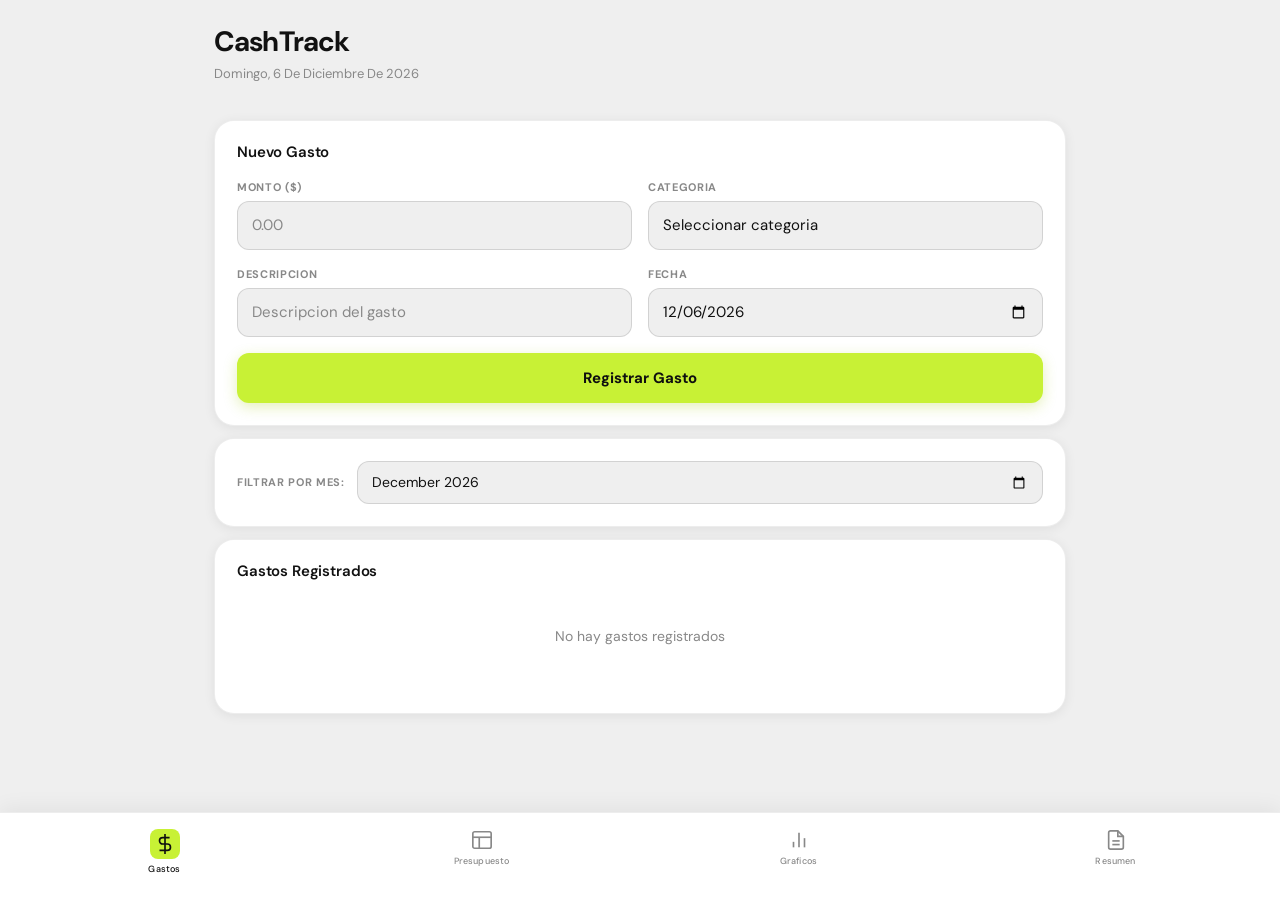
==== commit 5f3d0b00: "feat: implement expense tracking functionality with categories, filters, and summary updates - Added" ====
--- a/index.html
+++ b/index.html
@@ -8,448 +8,305 @@
       href="https://cdn.jsdelivr.net/npm/bootstrap@5.3.3/dist/css/bootstrap.min.css"
       rel="stylesheet"
     />
-    <link rel="stylesheet" href="styles.css" />
+    <link rel="stylesheet" href="src/css/main.css" />
   </head>
   <body>
-    <!-- Navegación inferior -->
-    <nav id="bottom-nav">
-      <button class="nav-btn active" data-section="expenses">
-        <svg
-          class="nav-icon"
-          viewBox="0 0 24 24"
-          fill="none"
-          stroke="currentColor"
-          stroke-width="2"
-        >
-          <line x1="12" y1="1" x2="12" y2="23" />
-          <path d="M17 5H9.5a3.5 3.5 0 000 7h5a3.5 3.5 0 010 7H6" />
-        </svg>
-        <span class="nav-label">Gastos</span>
-      </button>
-      <button class="nav-btn" data-section="budget">
-        <svg
-          class="nav-icon"
-          viewBox="0 0 24 24"
-          fill="none"
-          stroke="currentColor"
-          stroke-width="2"
-        >
-          <rect x="2" y="3" width="20" height="18" rx="2" />
-          <line x1="2" y1="9" x2="22" y2="9" />
-          <line x1="9" y1="21" x2="9" y2="9" />
-        </svg>
-        <span class="nav-label">Presupuesto</span>
-      </button>
-      <button class="nav-btn" data-section="charts">
-        <svg
-          class="nav-icon"
-          viewBox="0 0 24 24"
-          fill="none"
-          stroke="currentColor"
-          stroke-width="2"
-        >
-          <line x1="18" y1="20" x2="18" y2="10" />
-          <line x1="12" y1="20" x2="12" y2="4" />
-          <line x1="6" y1="20" x2="6" y2="14" />
-        </svg>
-        <span class="nav-label">Graficos</span>
-      </button>
-      <button class="nav-btn" data-section="summary">
-        <svg
-          class="nav-icon"
-          viewBox="0 0 24 24"
-          fill="none"
-          stroke="currentColor"
-          stroke-width="2"
-        >
-          <path d="M14 2H6a2 2 0 00-2 2v16a2 2 0 002 2h12a2 2 0 002-2V8z" />
-          <polyline points="14 2 14 8 20 8" />
-          <line x1="16" y1="13" x2="8" y2="13" />
-          <line x1="16" y1="17" x2="8" y2="17" />
-        </svg>
-        <span class="nav-label">Resumen</span>
-      </button>
-    </nav>
-
-    <!-- Sección: Registro de Gastos -->
-    <section id="expenses" class="section active">
-      <div class="container-fluid px-3 px-sm-4">
-        <header class="section-header">
-          <h1>CashTrack</h1>
-          <p id="current-date"></p>
-        </header>
-
-        <form id="expense-form" class="card">
-          <h2>Nuevo Gasto</h2>
-          <div class="row g-3">
-            <div class="col-sm-6">
-              <div class="form-group">
-                <label for="expense-amount">Monto ($)</label>
-                <input
-                  type="number"
-                  id="expense-amount"
-                  placeholder="0.00"
-                  min="0.01"
-                  step="0.01"
-                  required
-                />
-              </div>
-            </div>
-            <div class="col-sm-6">
-              <div class="form-group">
-                <label for="expense-category">Categoria</label>
-                <select id="expense-category" required>
-                  <option value="">Seleccionar categoria</option>
-                  <option value="comida">Comida</option>
-                  <option value="transporte">Transporte</option>
-                  <option value="ocio">Ocio</option>
-                  <option value="salud">Salud</option>
-                  <option value="educacion">Educacion</option>
-                  <option value="hogar">Hogar</option>
-                  <option value="ropa">Ropa</option>
-                  <option value="servicios">Servicios</option>
-                  <option value="otros">Otros</option>
-                </select>
-              </div>
-            </div>
-            <div class="col-sm-6">
-              <div class="form-group">
-                <label for="expense-description">Descripcion</label>
-                <input
-                  type="text"
-                  id="expense-description"
-                  placeholder="Descripcion del gasto"
-                  maxlength="100"
-                />
-              </div>
-            </div>
-            <div class="col-sm-6">
-              <div class="form-group">
-                <label for="expense-date">Fecha</label>
-                <input type="date" id="expense-date" required />
-              </div>
-            </div>
-            <div class="col-12">
-              <button type="submit" class="btn btn-primary w-100">
-                Registrar Gasto
-              </button>
-            </div>
-          </div>
-        </form>
-
-        <!-- Filtro por mes -->
+<nav id="bottom-nav">
+  <button class="nav-btn active" data-section="expenses">
+    <svg
+      class="nav-icon"
+      viewBox="0 0 24 24"
+      fill="none"
+      stroke="currentColor"
+      stroke-width="2"
+    >
+      <line x1="12" y1="1" x2="12" y2="23" />
+      <path d="M17 5H9.5a3.5 3.5 0 000 7h5a3.5 3.5 0 010 7H6" />
+    </svg>
+    <span class="nav-label">Gastos</span>
+  </button>
+  <button class="nav-btn" data-section="budget">
+    <svg
+      class="nav-icon"
+      viewBox="0 0 24 24"
+      fill="none"
+      stroke="currentColor"
+      stroke-width="2"
+    >
+      <rect x="2" y="3" width="20" height="18" rx="2" />
+      <line x1="2" y1="9" x2="22" y2="9" />
+      <line x1="9" y1="21" x2="9" y2="9" />
+    </svg>
+    <span class="nav-label">Presupuesto</span>
+  </button>
+  <button class="nav-btn" data-section="charts">
+    <svg
+      class="nav-icon"
+      viewBox="0 0 24 24"
+      fill="none"
+      stroke="currentColor"
+      stroke-width="2"
+    >
+      <line x1="18" y1="20" x2="18" y2="10" />
+      <line x1="12" y1="20" x2="12" y2="4" />
+      <line x1="6" y1="20" x2="6" y2="14" />
+    </svg>
+    <span class="nav-label">Graficos</span>
+  </button>
+  <button class="nav-btn" data-section="summary">
+    <svg
+      class="nav-icon"
+      viewBox="0 0 24 24"
+      fill="none"
+      stroke="currentColor"
+      stroke-width="2"
+    >
+      <path d="M14 2H6a2 2 0 00-2 2v16a2 2 0 002 2h12a2 2 0 002-2V8z" />
+      <polyline points="14 2 14 8 20 8" />
+      <line x1="16" y1="13" x2="8" y2="13" />
+      <line x1="16" y1="17" x2="8" y2="17" />
+    </svg>
+    <span class="nav-label">Resumen</span>
+  </button>
+</nav>
+<section id="expenses" class="section active">
+  <div class="container-fluid px-3 px-sm-4">
+    <header class="section-header">
+      <h1>CashTrack</h1>
+      <p id="current-date"></p>
+    </header>
+
+    <form id="expense-form" class="card">
+      <h2>Nuevo Gasto</h2>
+      <div class="row g-3">
+        <div class="col-sm-6">
+          <div class="form-group">
+            <label for="expense-amount">Monto ($)</label>
+            <input
+              type="number"
+              id="expense-amount"
+              placeholder="0.00"
+              min="0.01"
+              step="0.01"
+              required
+            />
+          </div>
+        </div>
+        <div class="col-sm-6">
+          <div class="form-group">
+            <label for="expense-category">Categoria</label>
+            <select id="expense-category" required>
+              <option value="">Seleccionar categoria</option>
+              <option value="comida">Comida</option>
+              <option value="transporte">Transporte</option>
+              <option value="ocio">Ocio</option>
+              <option value="salud">Salud</option>
+              <option value="educacion">Educacion</option>
+              <option value="hogar">Hogar</option>
+              <option value="ropa">Ropa</option>
+              <option value="servicios">Servicios</option>
+              <option value="otros">Otros</option>
+            </select>
+          </div>
+        </div>
+        <div class="col-sm-6">
+          <div class="form-group">
+            <label for="expense-description">Descripcion</label>
+            <input
+              type="text"
+              id="expense-description"
+              placeholder="Descripcion del gasto"
+              maxlength="100"
+            />
+          </div>
+        </div>
+        <div class="col-sm-6">
+          <div class="form-group">
+            <label for="expense-date">Fecha</label>
+            <input type="date" id="expense-date" required />
+          </div>
+        </div>
+        <div class="col-12">
+          <button type="submit" class="btn btn-primary w-100">
+            Registrar Gasto
+          </button>
+        </div>
+      </div>
+    </form>
+
+    <div class="card">
+      <div class="filter-row">
+        <label for="filter-month">Filtrar por mes:</label>
+        <input type="month" id="filter-month" />
+      </div>
+    </div>
+
+    <div class="card">
+      <h2>Gastos Registrados</h2>
+      <div id="expenses-list" class="expenses-list">
+        <p class="empty-state">No hay gastos registrados</p>
+      </div>
+    </div>
+  </div>
+</section>
+<section id="budget" class="section">
+  <div class="container-fluid px-3 px-sm-4">
+    <header class="section-header">
+      <h1>Presupuesto Mensual</h1>
+    </header>
+
+    <form id="budget-form" class="card">
+      <h2>Configurar Presupuesto</h2>
+      <div class="row g-3">
+        <div class="col-sm-6">
+          <div class="form-group">
+            <label for="budget-month">Mes</label>
+            <input type="month" id="budget-month" required />
+          </div>
+        </div>
+        <div class="col-sm-6">
+          <div class="form-group">
+            <label for="income-amount">Ingreso Mensual ($)</label>
+            <input
+              type="number"
+              id="income-amount"
+              placeholder="0.00"
+              min="0"
+              step="0.01"
+              required
+            />
+          </div>
+        </div>
+      </div>
+      <h3>Presupuesto por Categoria</h3>
+      <div class="row g-3">
+        <div class="col-6 col-sm-4"><div class="form-group"><label for="budget-comida">Comida</label><input type="number" id="budget-comida" placeholder="0.00" min="0" step="0.01" /></div></div>
+        <div class="col-6 col-sm-4"><div class="form-group"><label for="budget-transporte">Transporte</label><input type="number" id="budget-transporte" placeholder="0.00" min="0" step="0.01" /></div></div>
+        <div class="col-6 col-sm-4"><div class="form-group"><label for="budget-ocio">Ocio</label><input type="number" id="budget-ocio" placeholder="0.00" min="0" step="0.01" /></div></div>
+        <div class="col-6 col-sm-4"><div class="form-group"><label for="budget-salud">Salud</label><input type="number" id="budget-salud" placeholder="0.00" min="0" step="0.01" /></div></div>
+        <div class="col-6 col-sm-4"><div class="form-group"><label for="budget-educacion">Educacion</label><input type="number" id="budget-educacion" placeholder="0.00" min="0" step="0.01" /></div></div>
+        <div class="col-6 col-sm-4"><div class="form-group"><label for="budget-hogar">Hogar</label><input type="number" id="budget-hogar" placeholder="0.00" min="0" step="0.01" /></div></div>
+        <div class="col-6 col-sm-4"><div class="form-group"><label for="budget-ropa">Ropa</label><input type="number" id="budget-ropa" placeholder="0.00" min="0" step="0.01" /></div></div>
+        <div class="col-6 col-sm-4"><div class="form-group"><label for="budget-servicios">Servicios</label><input type="number" id="budget-servicios" placeholder="0.00" min="0" step="0.01" /></div></div>
+        <div class="col-6 col-sm-4"><div class="form-group"><label for="budget-otros">Otros</label><input type="number" id="budget-otros" placeholder="0.00" min="0" step="0.01" /></div></div>
+      </div>
+      <div class="budget-total">
+        <span>Total Presupuestado:</span>
+        <span id="budget-total-value">$0.00</span>
+      </div>
+      <div class="budget-remaining">
+        <span>Restante del Ingreso:</span>
+        <span id="budget-remaining-value">$0.00</span>
+      </div>
+      <button type="submit" class="btn btn-primary w-100">Guardar Presupuesto</button>
+    </form>
+
+    <div class="card">
+      <h2>Presupuestos Guardados</h2>
+      <div id="budgets-list">
+        <p class="empty-state">No hay presupuestos configurados</p>
+      </div>
+    </div>
+  </div>
+</section>
+<section id="charts" class="section">
+  <div class="container-fluid px-3 px-sm-4">
+    <header class="section-header">
+      <h1>Graficos</h1>
+    </header>
+
+    <div class="card">
+      <div class="filter-row">
+        <label for="chart-month">Mes a visualizar:</label>
+        <input type="month" id="chart-month" />
+      </div>
+    </div>
+
+    <div class="row g-3">
+      <div class="col-12">
         <div class="card">
-          <div class="filter-row">
-            <label for="filter-month">Filtrar por mes:</label>
-            <input type="month" id="filter-month" />
-          </div>
-        </div>
-
-        <!-- Lista de gastos -->
+          <h2>Presupuesto vs Gasto Real</h2>
+          <div id="bar-chart" class="chart-container">
+            <p class="empty-state">Seleccione un mes con presupuesto configurado</p>
+          </div>
+          <div id="bar-chart-legend" class="chart-legend"></div>
+        </div>
+      </div>
+      <div class="col-12">
         <div class="card">
-          <h2>Gastos Registrados</h2>
-          <div id="expenses-list" class="expenses-list">
-            <p class="empty-state">No hay gastos registrados</p>
-          </div>
-        </div>
-      </div>
-    </section>
-
-    <!-- Sección: Presupuesto -->
-    <section id="budget" class="section">
-      <div class="container-fluid px-3 px-sm-4">
-        <header class="section-header">
-          <h1>Presupuesto Mensual</h1>
-        </header>
-
-        <form id="budget-form" class="card">
-          <h2>Configurar Presupuesto</h2>
-          <div class="row g-3">
-            <div class="col-sm-6">
-              <div class="form-group">
-                <label for="budget-month">Mes</label>
-                <input type="month" id="budget-month" required />
-              </div>
-            </div>
-            <div class="col-sm-6">
-              <div class="form-group">
-                <label for="income-amount">Ingreso Mensual ($)</label>
-                <input
-                  type="number"
-                  id="income-amount"
-                  placeholder="0.00"
-                  min="0"
-                  step="0.01"
-                  required
-                />
-              </div>
-            </div>
-          </div>
-          <h3>Presupuesto por Categoria</h3>
-          <div class="row g-3">
-            <div class="col-6 col-sm-4">
-              <div class="form-group">
-                <label for="budget-comida">Comida</label>
-                <input
-                  type="number"
-                  id="budget-comida"
-                  placeholder="0.00"
-                  min="0"
-                  step="0.01"
-                />
-              </div>
-            </div>
-            <div class="col-6 col-sm-4">
-              <div class="form-group">
-                <label for="budget-transporte">Transporte</label>
-                <input
-                  type="number"
-                  id="budget-transporte"
-                  placeholder="0.00"
-                  min="0"
-                  step="0.01"
-                />
-              </div>
-            </div>
-            <div class="col-6 col-sm-4">
-              <div class="form-group">
-                <label for="budget-ocio">Ocio</label>
-                <input
-                  type="number"
-                  id="budget-ocio"
-                  placeholder="0.00"
-                  min="0"
-                  step="0.01"
-                />
-              </div>
-            </div>
-            <div class="col-6 col-sm-4">
-              <div class="form-group">
-                <label for="budget-salud">Salud</label>
-                <input
-                  type="number"
-                  id="budget-salud"
-                  placeholder="0.00"
-                  min="0"
-                  step="0.01"
-                />
-              </div>
-            </div>
-            <div class="col-6 col-sm-4">
-              <div class="form-group">
-                <label for="budget-educacion">Educacion</label>
-                <input
-                  type="number"
-                  id="budget-educacion"
-                  placeholder="0.00"
-                  min="0"
-                  step="0.01"
-                />
-              </div>
-            </div>
-            <div class="col-6 col-sm-4">
-              <div class="form-group">
-                <label for="budget-hogar">Hogar</label>
-                <input
-                  type="number"
-                  id="budget-hogar"
-                  placeholder="0.00"
-                  min="0"
-                  step="0.01"
-                />
-              </div>
-            </div>
-            <div class="col-6 col-sm-4">
-              <div class="form-group">
-                <label for="budget-ropa">Ropa</label>
-                <input
-                  type="number"
-                  id="budget-ropa"
-                  placeholder="0.00"
-                  min="0"
-                  step="0.01"
-                />
-              </div>
-            </div>
-            <div class="col-6 col-sm-4">
-              <div class="form-group">
-                <label for="budget-servicios">Servicios</label>
-                <input
-                  type="number"
-                  id="budget-servicios"
-                  placeholder="0.00"
-                  min="0"
-                  step="0.01"
-                />
-              </div>
-            </div>
-            <div class="col-6 col-sm-4">
-              <div class="form-group">
-                <label for="budget-otros">Otros</label>
-                <input
-                  type="number"
-                  id="budget-otros"
-                  placeholder="0.00"
-                  min="0"
-                  step="0.01"
-                />
-              </div>
-            </div>
-          </div>
-          <div class="budget-total">
-            <span>Total Presupuestado:</span>
-            <span id="budget-total-value">$0.00</span>
-          </div>
-          <div class="budget-remaining">
-            <span>Restante del Ingreso:</span>
-            <span id="budget-remaining-value">$0.00</span>
-          </div>
-          <button type="submit" class="btn btn-primary w-100">
-            Guardar Presupuesto
-          </button>
-        </form>
-
-        <!-- Presupuestos guardados -->
-        <div class="card">
-          <h2>Presupuestos Guardados</h2>
-          <div id="budgets-list">
-            <p class="empty-state">No hay presupuestos configurados</p>
-          </div>
-        </div>
-      </div>
-    </section>
-
-    <!-- Sección: Gráficos -->
-    <section id="charts" class="section">
-      <div class="container-fluid px-3 px-sm-4">
-        <header class="section-header">
-          <h1>Graficos</h1>
-        </header>
-
-        <div class="card">
-          <div class="filter-row">
-            <label for="chart-month">Mes a visualizar:</label>
-            <input type="month" id="chart-month" />
-          </div>
-        </div>
-
-        <div class="row g-3">
-          <!-- Gráfico de barras -->
-          <div class="col-12">
-            <div class="card">
-              <h2>Presupuesto vs Gasto Real</h2>
-              <div id="bar-chart" class="chart-container">
-                <p class="empty-state">
-                  Seleccione un mes con presupuesto configurado
-                </p>
-              </div>
-              <div id="bar-chart-legend" class="chart-legend"></div>
-            </div>
-          </div>
-          <!-- Gráfico circular -->
-          <div class="col-12">
-            <div class="card">
-              <h2>Distribucion de Gastos</h2>
-              <div class="pie-chart-wrapper">
-                <canvas id="pie-chart" width="350" height="350"></canvas>
-              </div>
-              <div id="pie-chart-legend" class="chart-legend"></div>
-            </div>
-          </div>
-        </div>
-
-        <button id="export-charts-pdf" class="btn btn-export w-100 mt-3">
-          <svg
-            viewBox="0 0 24 24"
-            fill="none"
-            stroke="currentColor"
-            stroke-width="2"
-            width="18"
-            height="18"
-          >
-            <path d="M14 2H6a2 2 0 00-2 2v16a2 2 0 002 2h12a2 2 0 002-2V8z" />
-            <polyline points="14 2 14 8 20 8" />
-            <line x1="16" y1="13" x2="8" y2="13" />
-            <line x1="16" y1="17" x2="8" y2="17" />
-          </svg>
-          Exportar a PDF
-        </button>
-      </div>
-    </section>
-
-    <!-- Sección: Resumen -->
-    <section id="summary" class="section">
-      <div class="container-fluid px-3 px-sm-4">
-        <header class="section-header">
-          <h1>Resumen Mensual</h1>
-        </header>
-
-        <div class="card">
-          <div class="filter-row">
-            <label for="summary-month">Mes:</label>
-            <input type="month" id="summary-month" />
-          </div>
-        </div>
-
-        <div class="card" id="summary-content">
-          <div class="summary-header">
-            <h2 id="summary-title">Resumen</h2>
-          </div>
-
-          <div class="row g-3 summary-grid">
-            <div class="col-6 col-md-3">
-              <div class="summary-card income">
-                <span class="summary-label">Ingreso</span>
-                <span class="summary-value" id="summary-income">$0.00</span>
-              </div>
-            </div>
-            <div class="col-6 col-md-3">
-              <div class="summary-card budget-card">
-                <span class="summary-label">Presupuestado</span>
-                <span class="summary-value" id="summary-budgeted">$0.00</span>
-              </div>
-            </div>
-            <div class="col-6 col-md-3">
-              <div class="summary-card spent">
-                <span class="summary-label">Gastado</span>
-                <span class="summary-value" id="summary-spent">$0.00</span>
-              </div>
-            </div>
-            <div class="col-6 col-md-3">
-              <div class="summary-card remaining">
-                <span class="summary-label">Disponible</span>
-                <span class="summary-value" id="summary-remaining">$0.00</span>
-              </div>
-            </div>
-          </div>
-
-          <!-- Progreso general -->
-          <div class="progress-section">
-            <h3>Progreso General</h3>
-            <div class="progress-bar-container">
-              <div class="progress-bar" id="general-progress"></div>
-            </div>
-            <p id="general-progress-text">0% del presupuesto utilizado</p>
-          </div>
-
-          <!-- Detalle por categoría -->
-          <h3>Detalle por Categoria</h3>
-          <div id="summary-categories">
-            <p class="empty-state">Sin datos para este mes</p>
-          </div>
-
-          <!-- Top gastos -->
-          <h3>Top 5 Gastos del Mes</h3>
-          <div id="summary-top-expenses">
-            <p class="empty-state">Sin gastos registrados</p>
-          </div>
-        </div>
-      </div>
-    </section>
-
-    <!-- Toast/Notificaciones -->
-    <div id="toast" class="toast-notification"></div>
-
-    <script src="app.js"></script>
+          <h2>Distribucion de Gastos</h2>
+          <div class="pie-chart-wrapper">
+            <canvas id="pie-chart" width="350" height="350"></canvas>
+          </div>
+          <div id="pie-chart-legend" class="chart-legend"></div>
+        </div>
+      </div>
+    </div>
+
+    <button id="export-charts-pdf" class="btn btn-export w-100 mt-3">
+      <svg
+        viewBox="0 0 24 24"
+        fill="none"
+        stroke="currentColor"
+        stroke-width="2"
+        width="18"
+        height="18"
+      >
+        <path d="M14 2H6a2 2 0 00-2 2v16a2 2 0 002 2h12a2 2 0 002-2V8z" />
+        <polyline points="14 2 14 8 20 8" />
+        <line x1="16" y1="13" x2="8" y2="13" />
+        <line x1="16" y1="17" x2="8" y2="17" />
+      </svg>
+      Exportar a PDF
+    </button>
+  </div>
+</section>
+<section id="summary" class="section">
+  <div class="container-fluid px-3 px-sm-4">
+    <header class="section-header">
+      <h1>Resumen Mensual</h1>
+    </header>
+
+    <div class="card">
+      <div class="filter-row">
+        <label for="summary-month">Mes:</label>
+        <input type="month" id="summary-month" />
+      </div>
+    </div>
+
+    <div class="card" id="summary-content">
+      <div class="summary-header">
+        <h2 id="summary-title">Resumen</h2>
+      </div>
+
+      <div class="row g-3 summary-grid">
+        <div class="col-6 col-md-3"><div class="summary-card income"><span class="summary-label">Ingreso</span><span class="summary-value" id="summary-income">$0.00</span></div></div>
+        <div class="col-6 col-md-3"><div class="summary-card budget-card"><span class="summary-label">Presupuestado</span><span class="summary-value" id="summary-budgeted">$0.00</span></div></div>
+        <div class="col-6 col-md-3"><div class="summary-card spent"><span class="summary-label">Gastado</span><span class="summary-value" id="summary-spent">$0.00</span></div></div>
+        <div class="col-6 col-md-3"><div class="summary-card remaining"><span class="summary-label">Disponible</span><span class="summary-value" id="summary-remaining">$0.00</span></div></div>
+      </div>
+
+      <div class="progress-section">
+        <h3>Progreso General</h3>
+        <div class="progress-bar-container">
+          <div class="progress-bar" id="general-progress"></div>
+        </div>
+        <p id="general-progress-text">0% del presupuesto utilizado</p>
+      </div>
+
+      <h3>Detalle por Categoria</h3>
+      <div id="summary-categories">
+        <p class="empty-state">Sin datos para este mes</p>
+      </div>
+
+      <h3>Top 5 Gastos del Mes</h3>
+      <div id="summary-top-expenses">
+        <p class="empty-state">Sin gastos registrados</p>
+      </div>
+    </div>
+  </div>
+</section>
+<div id="toast" class="toast-notification"></div>
+    <script type="module" src="src/js/main.js"></script>
   </body>
 </html>
--- a/src/css/main.css
+++ b/src/css/main.css
@@ -0,0 +1,6 @@
+@import url('./base.css');
+@import url('./navigation.css');
+@import url('./forms-and-cards.css');
+@import url('./expenses-budgets.css');
+@import url('./charts-summary.css');
+@import url('./feedback-print.css');
